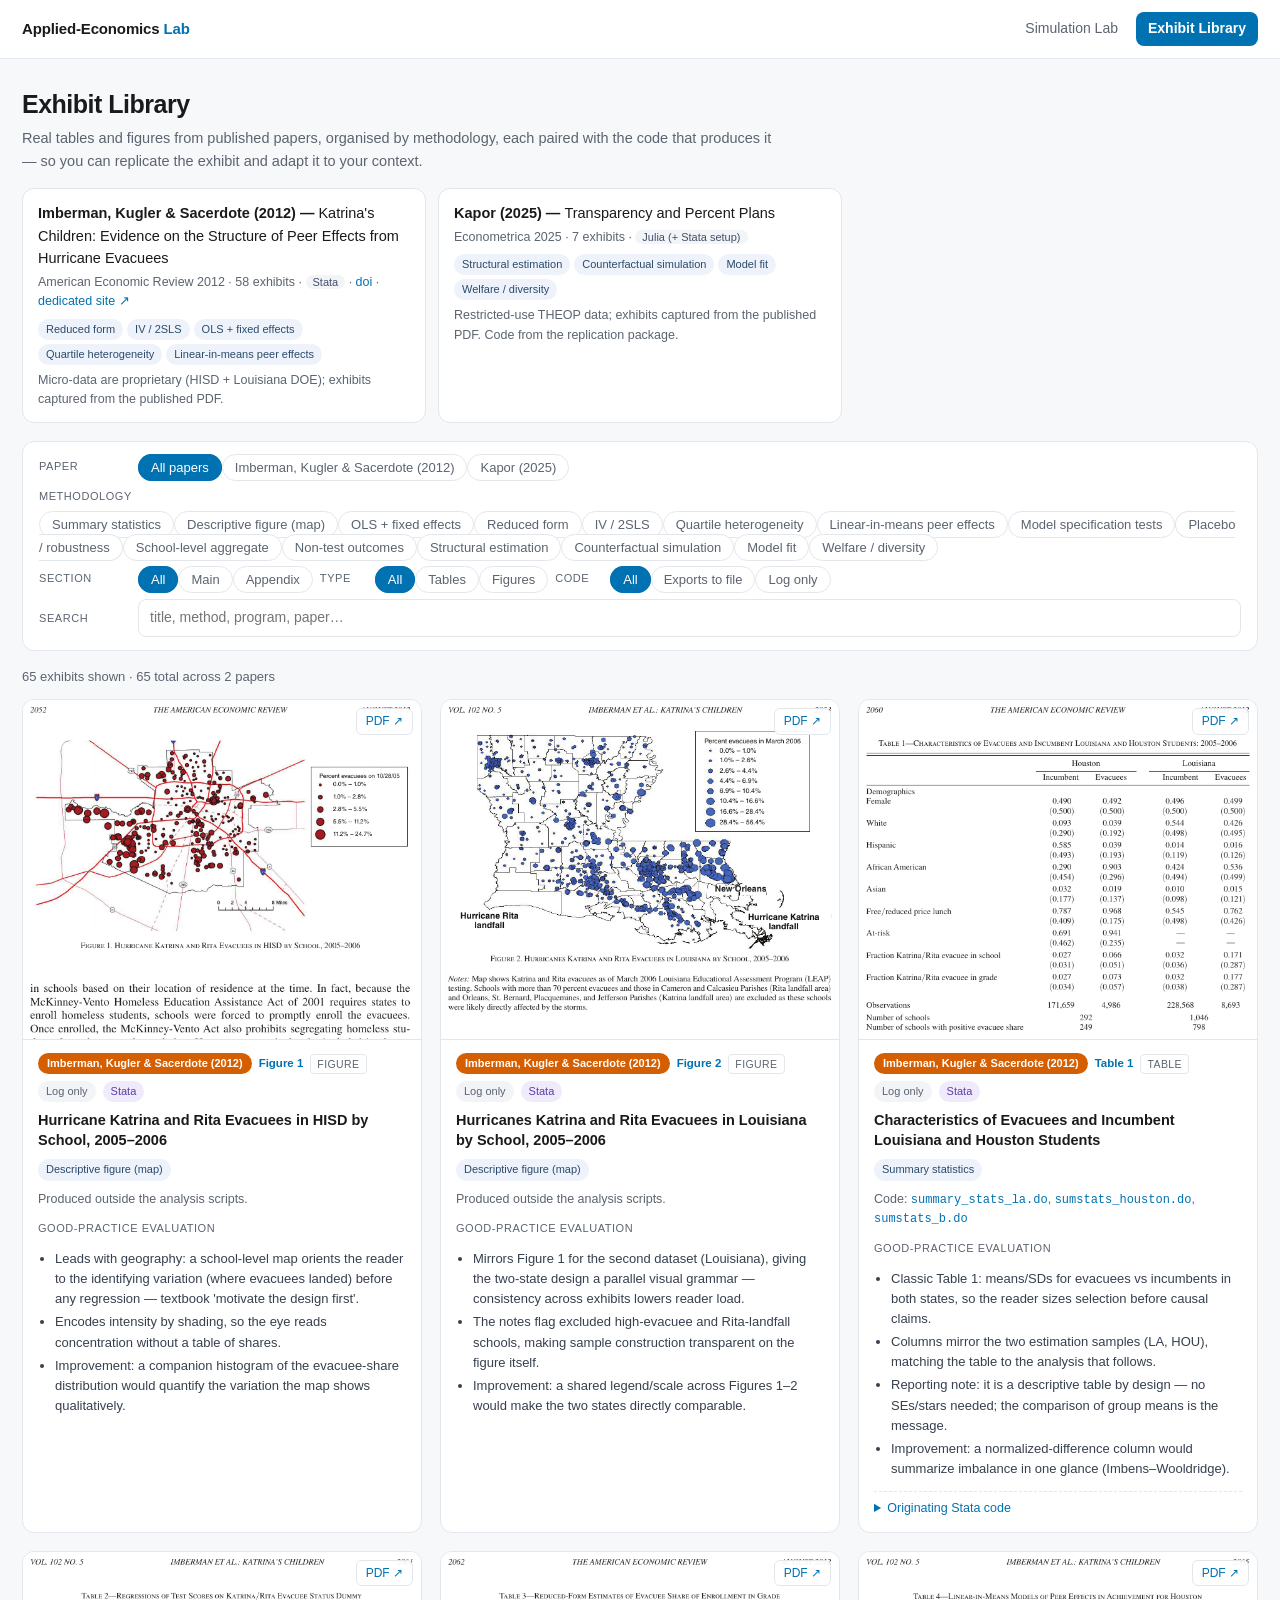
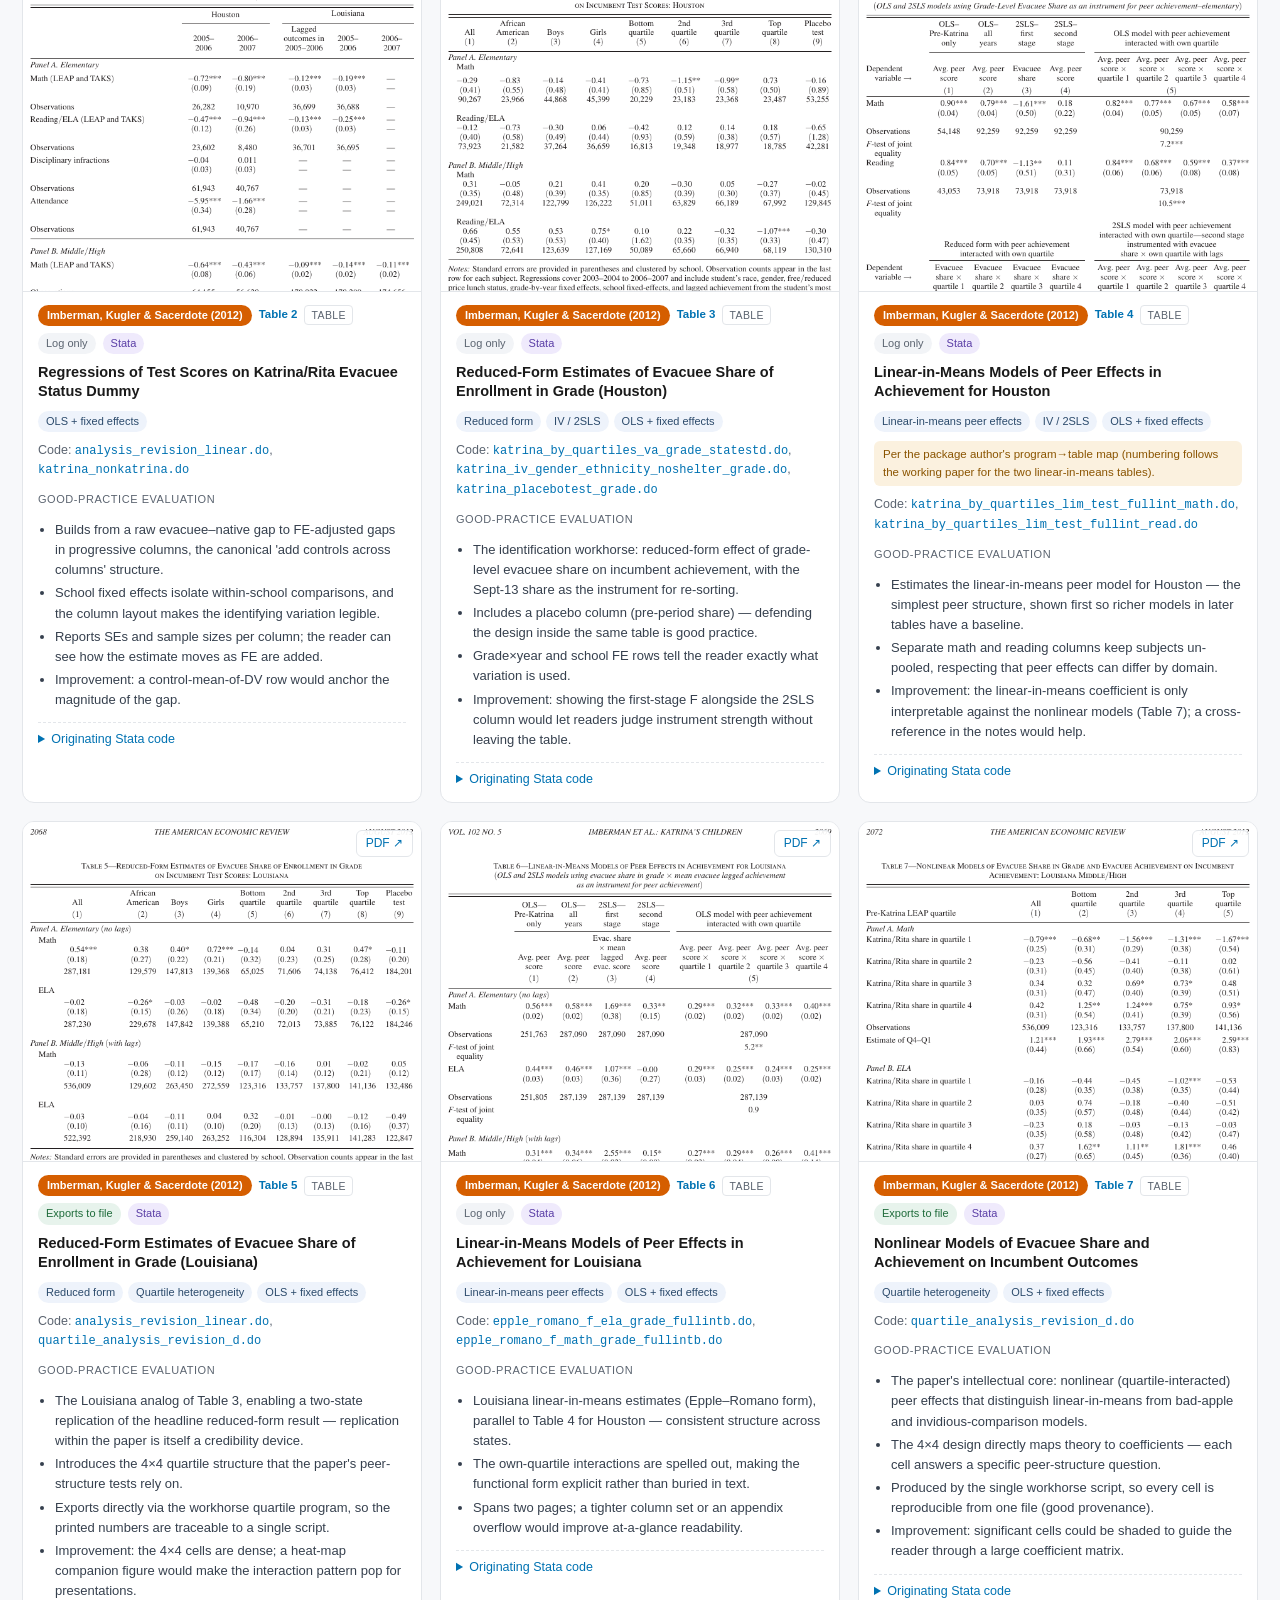
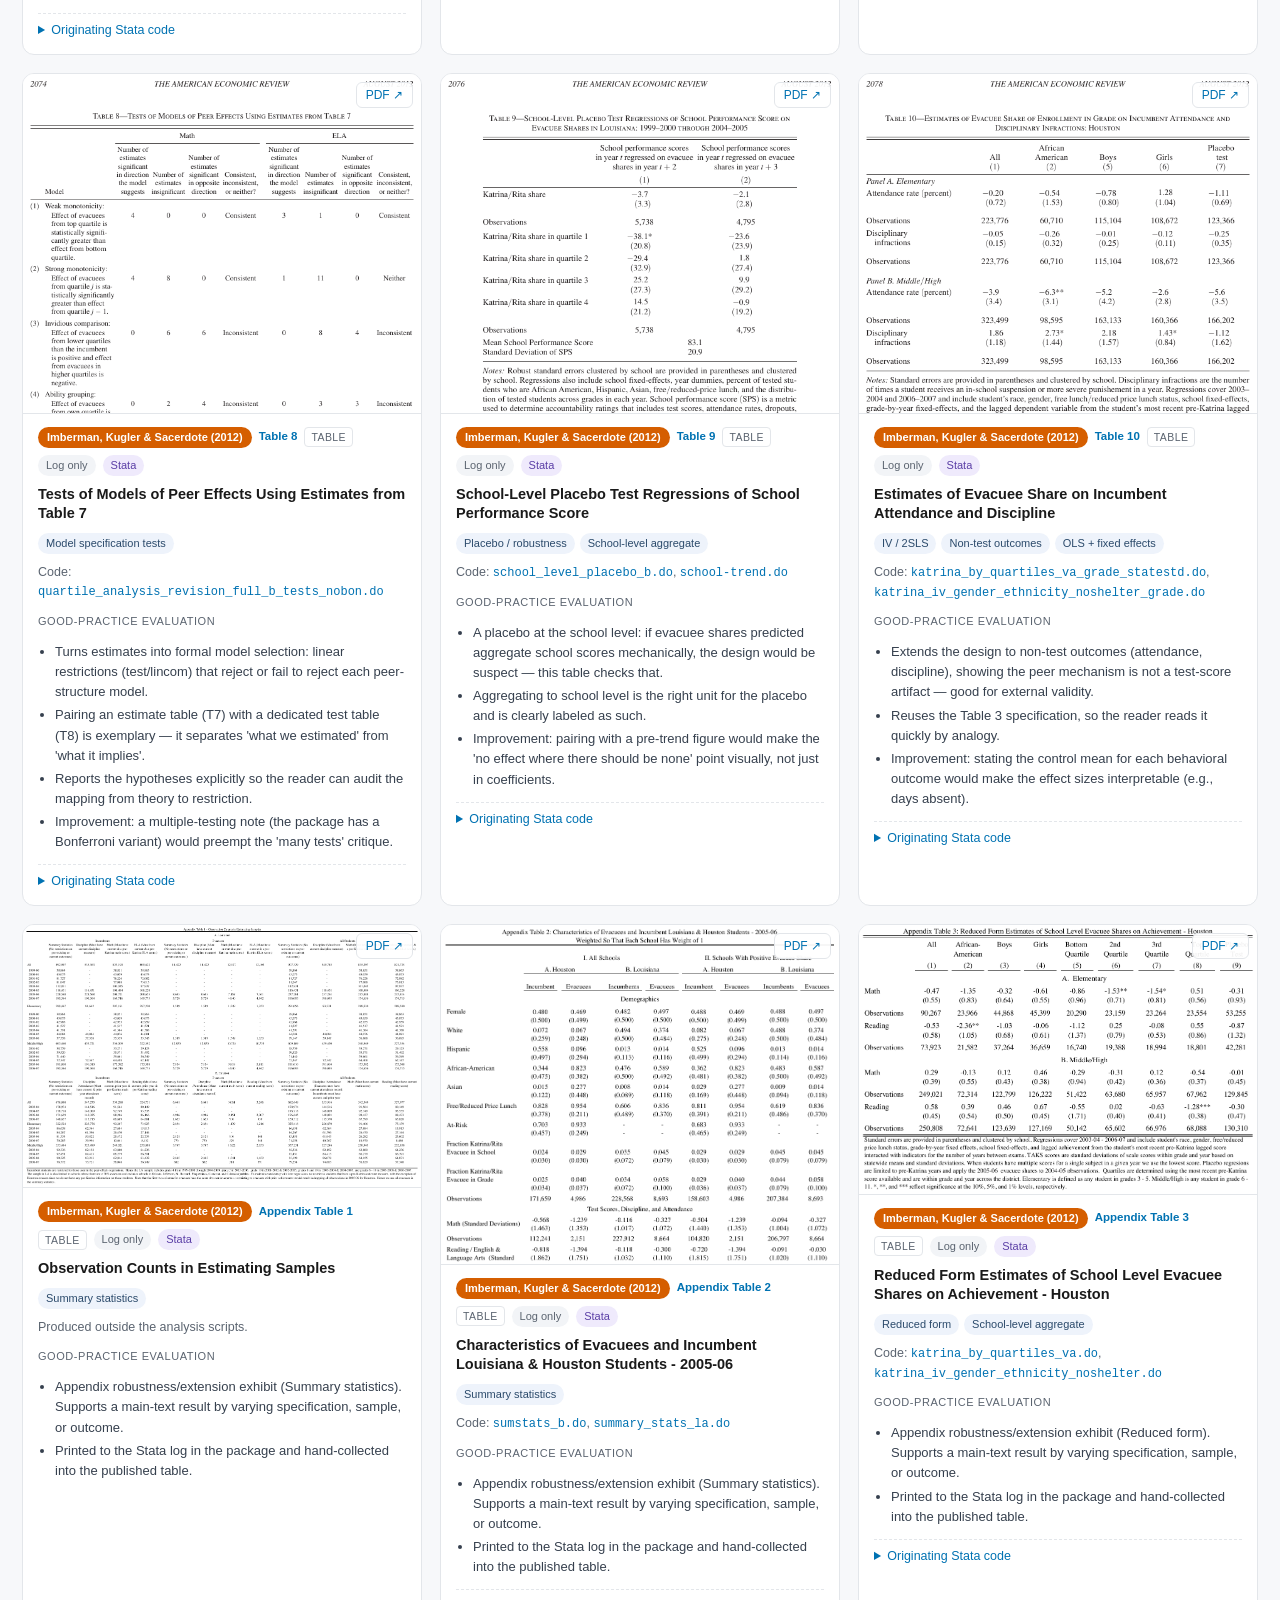
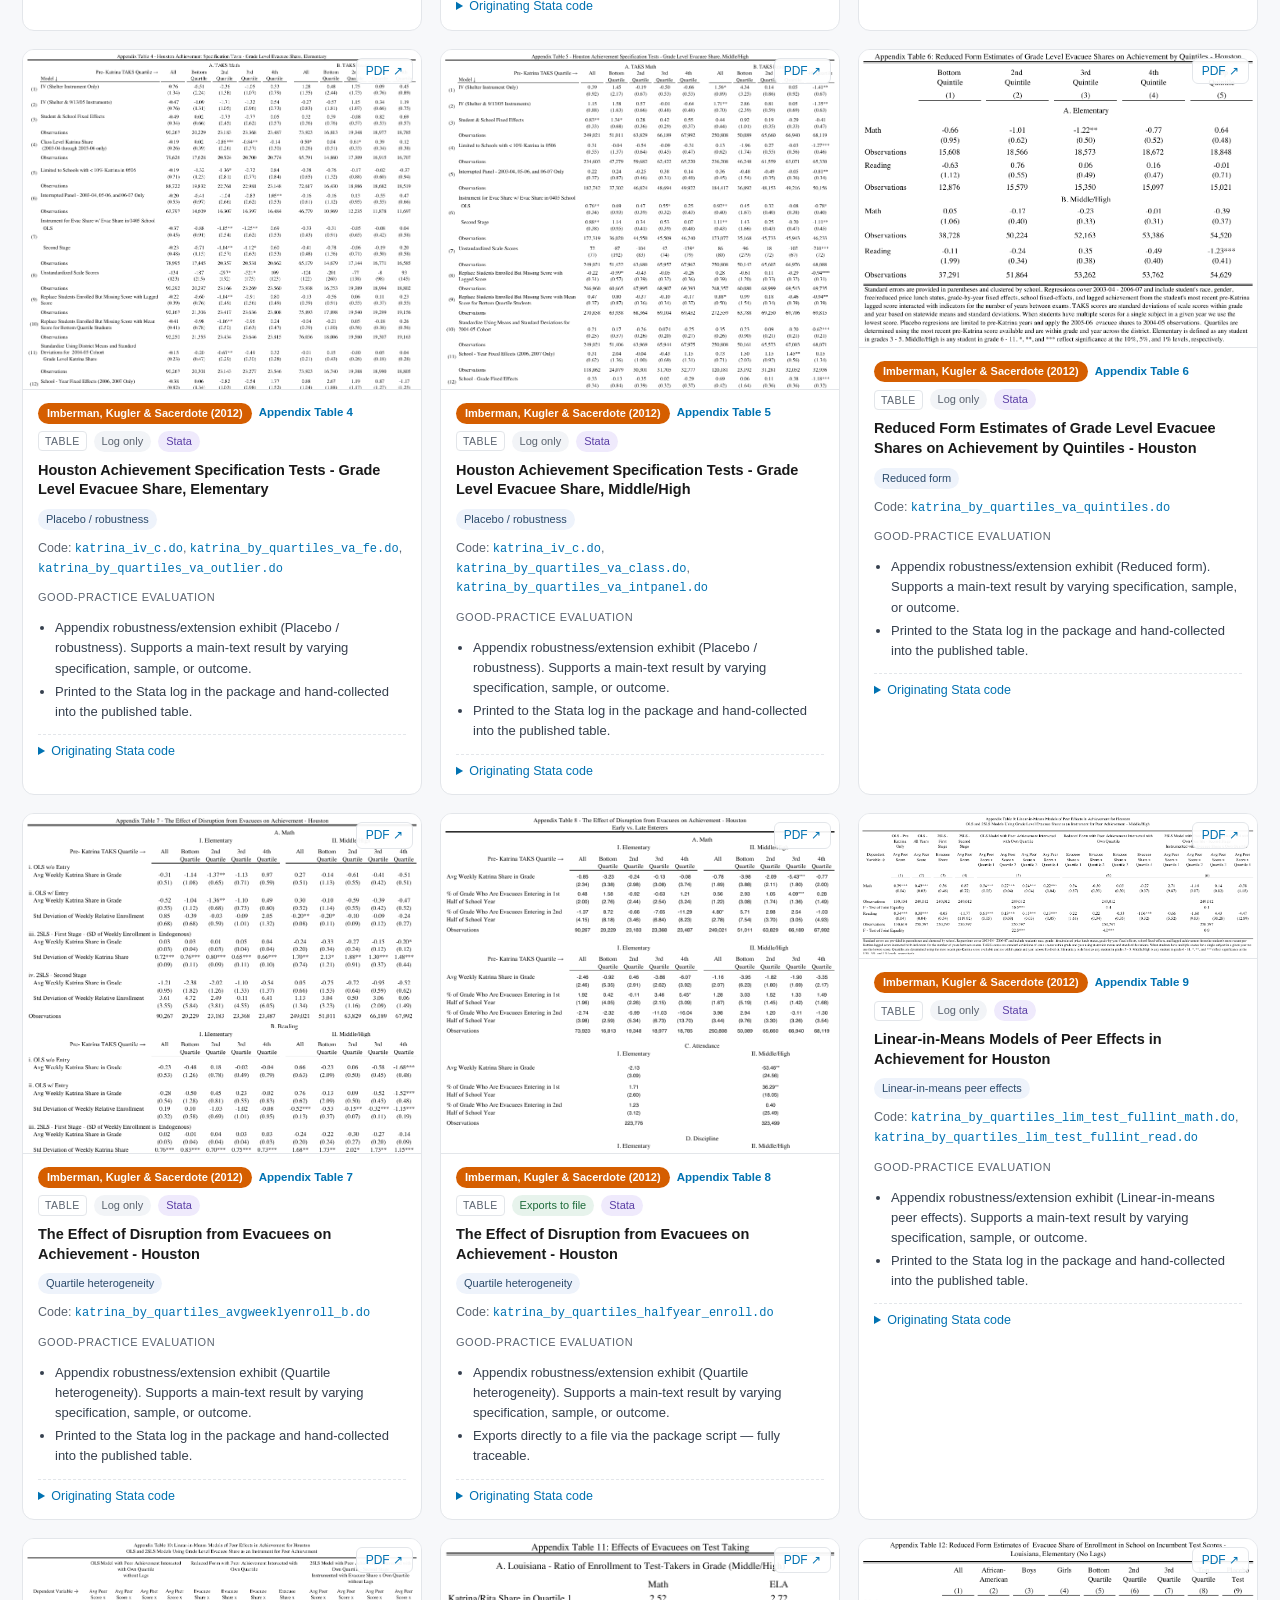
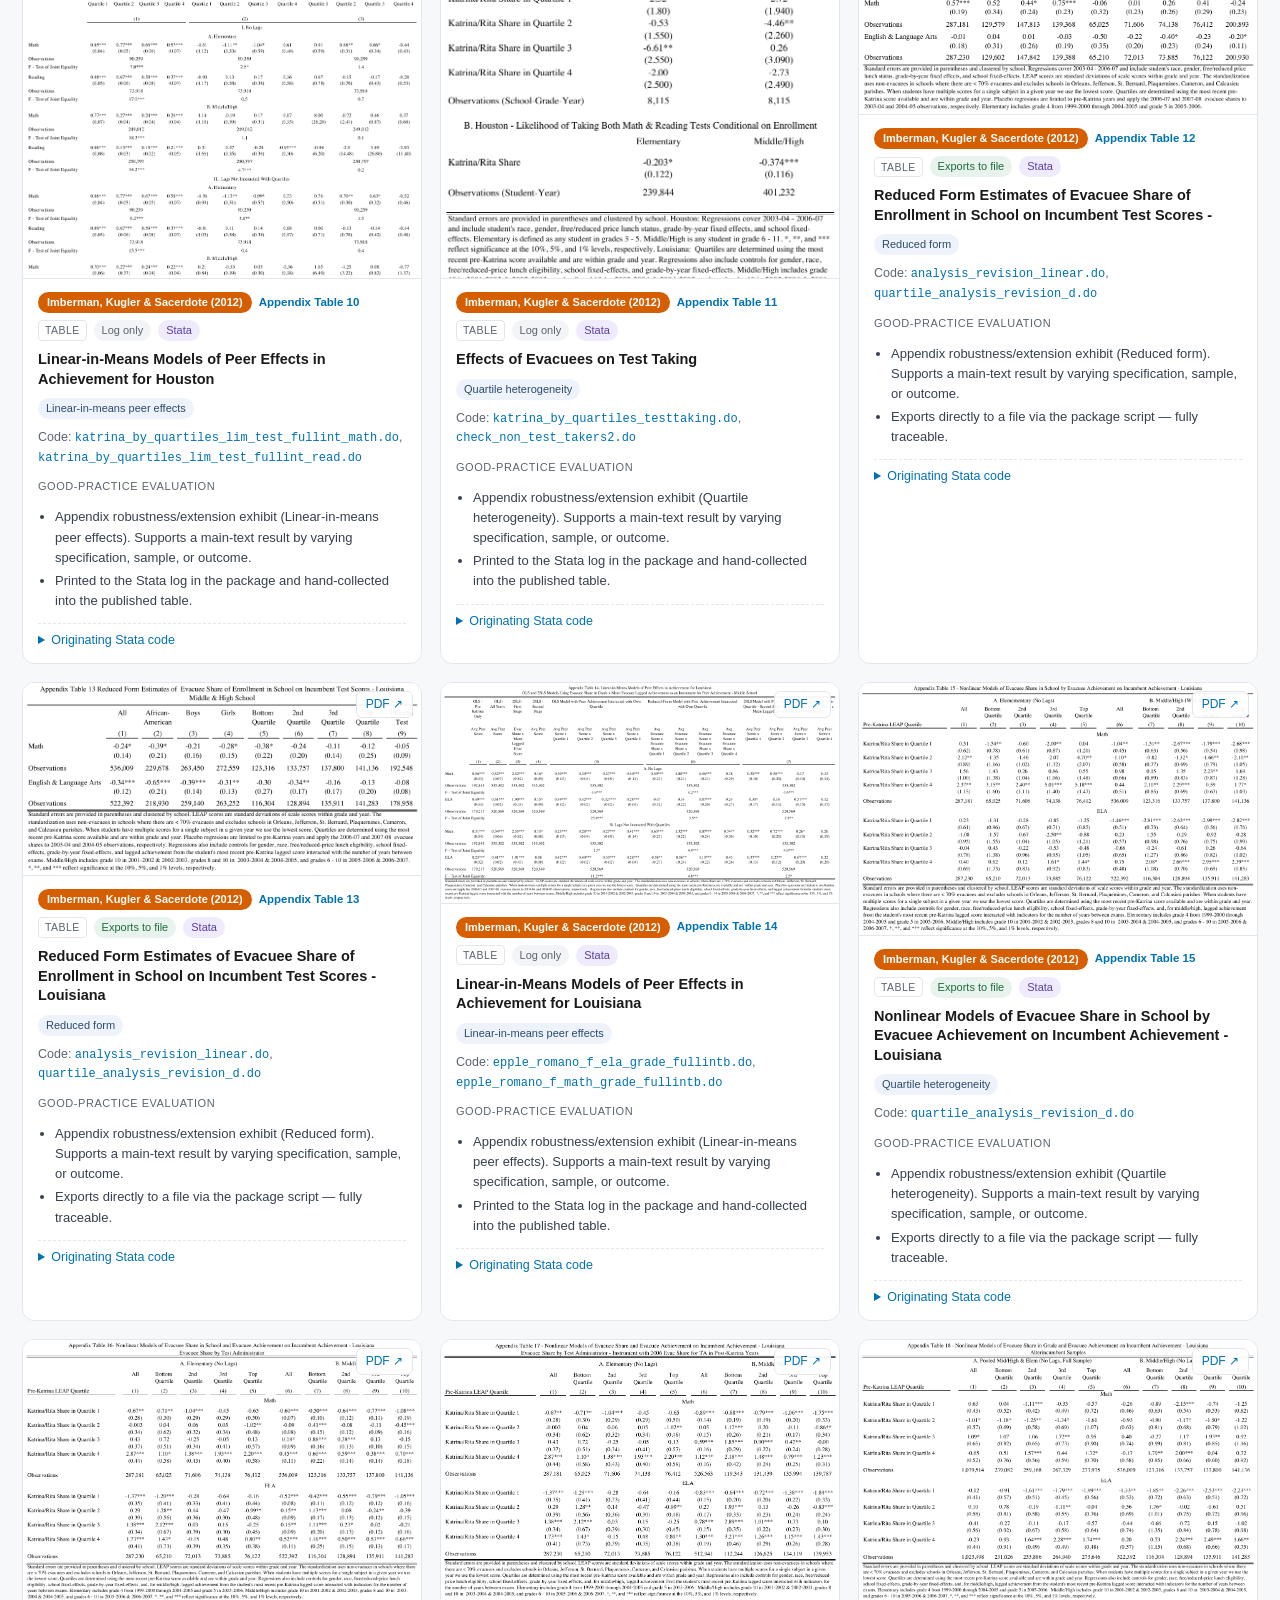
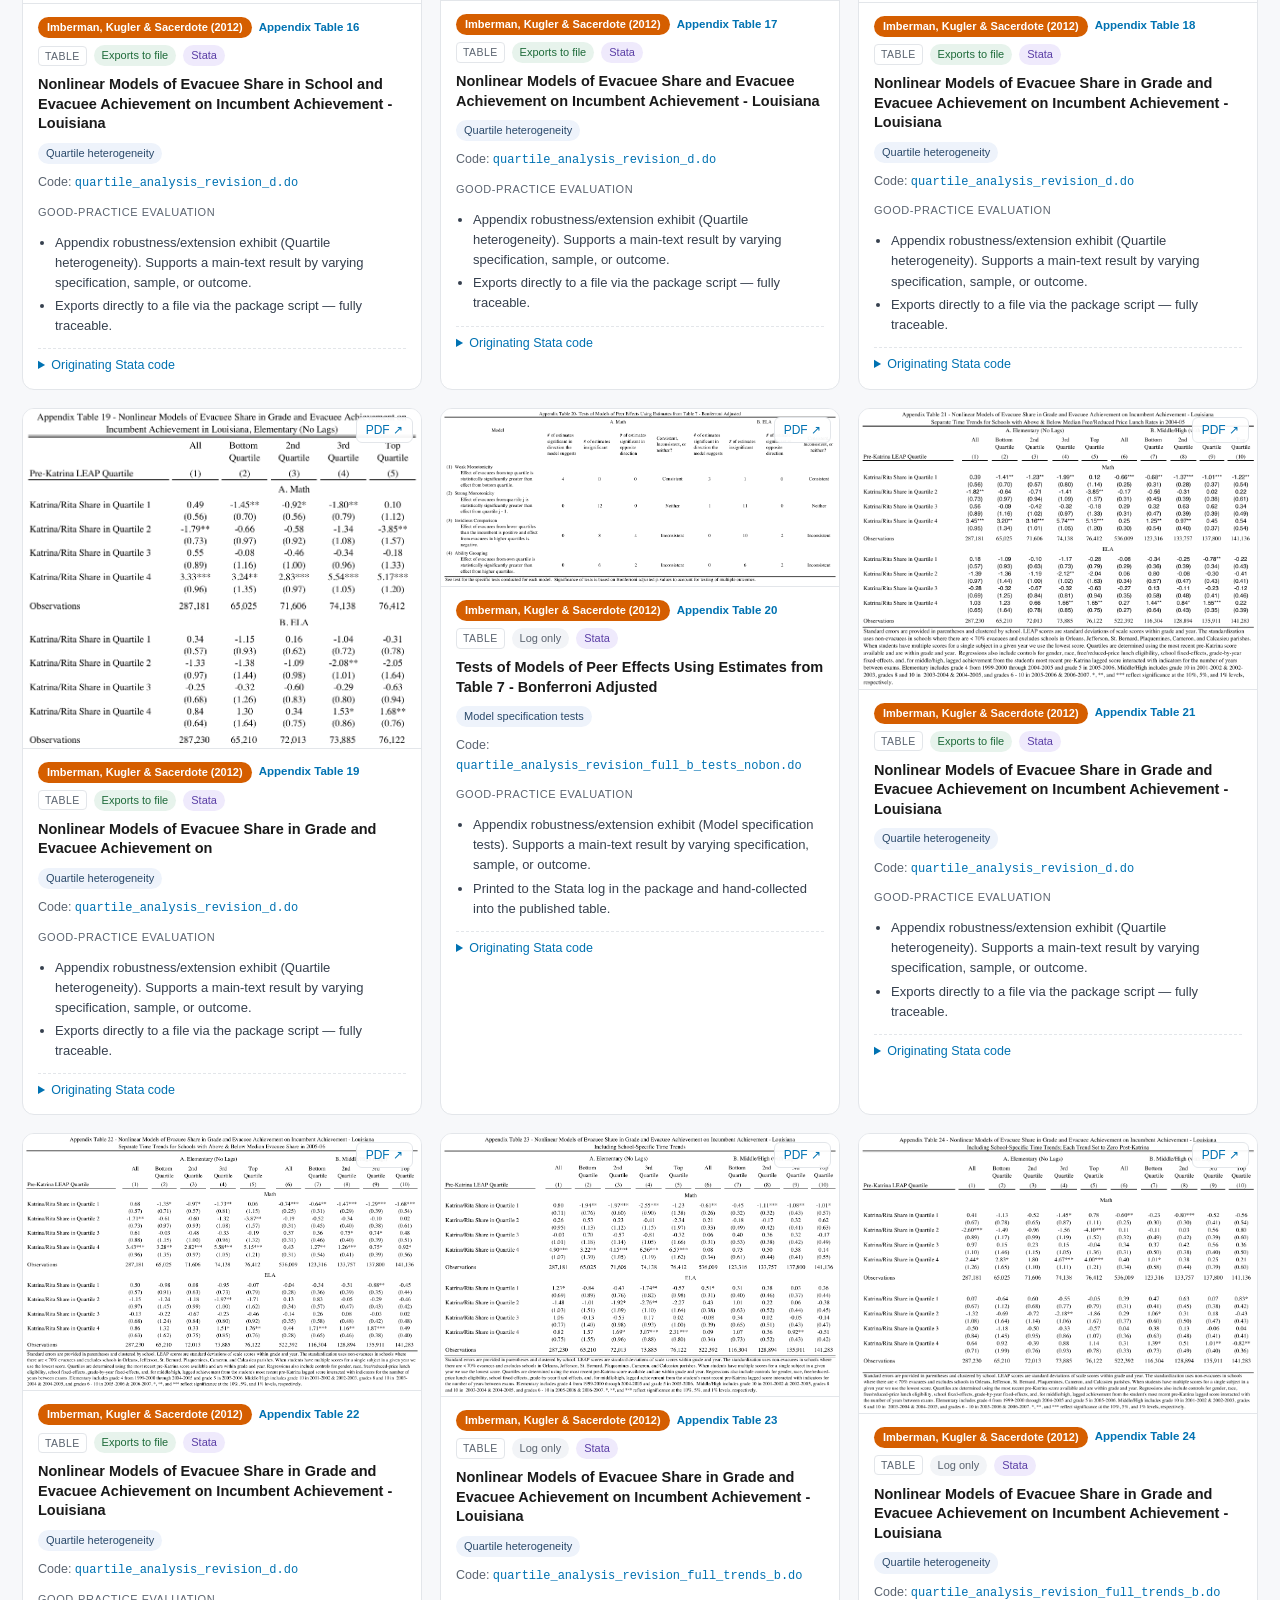
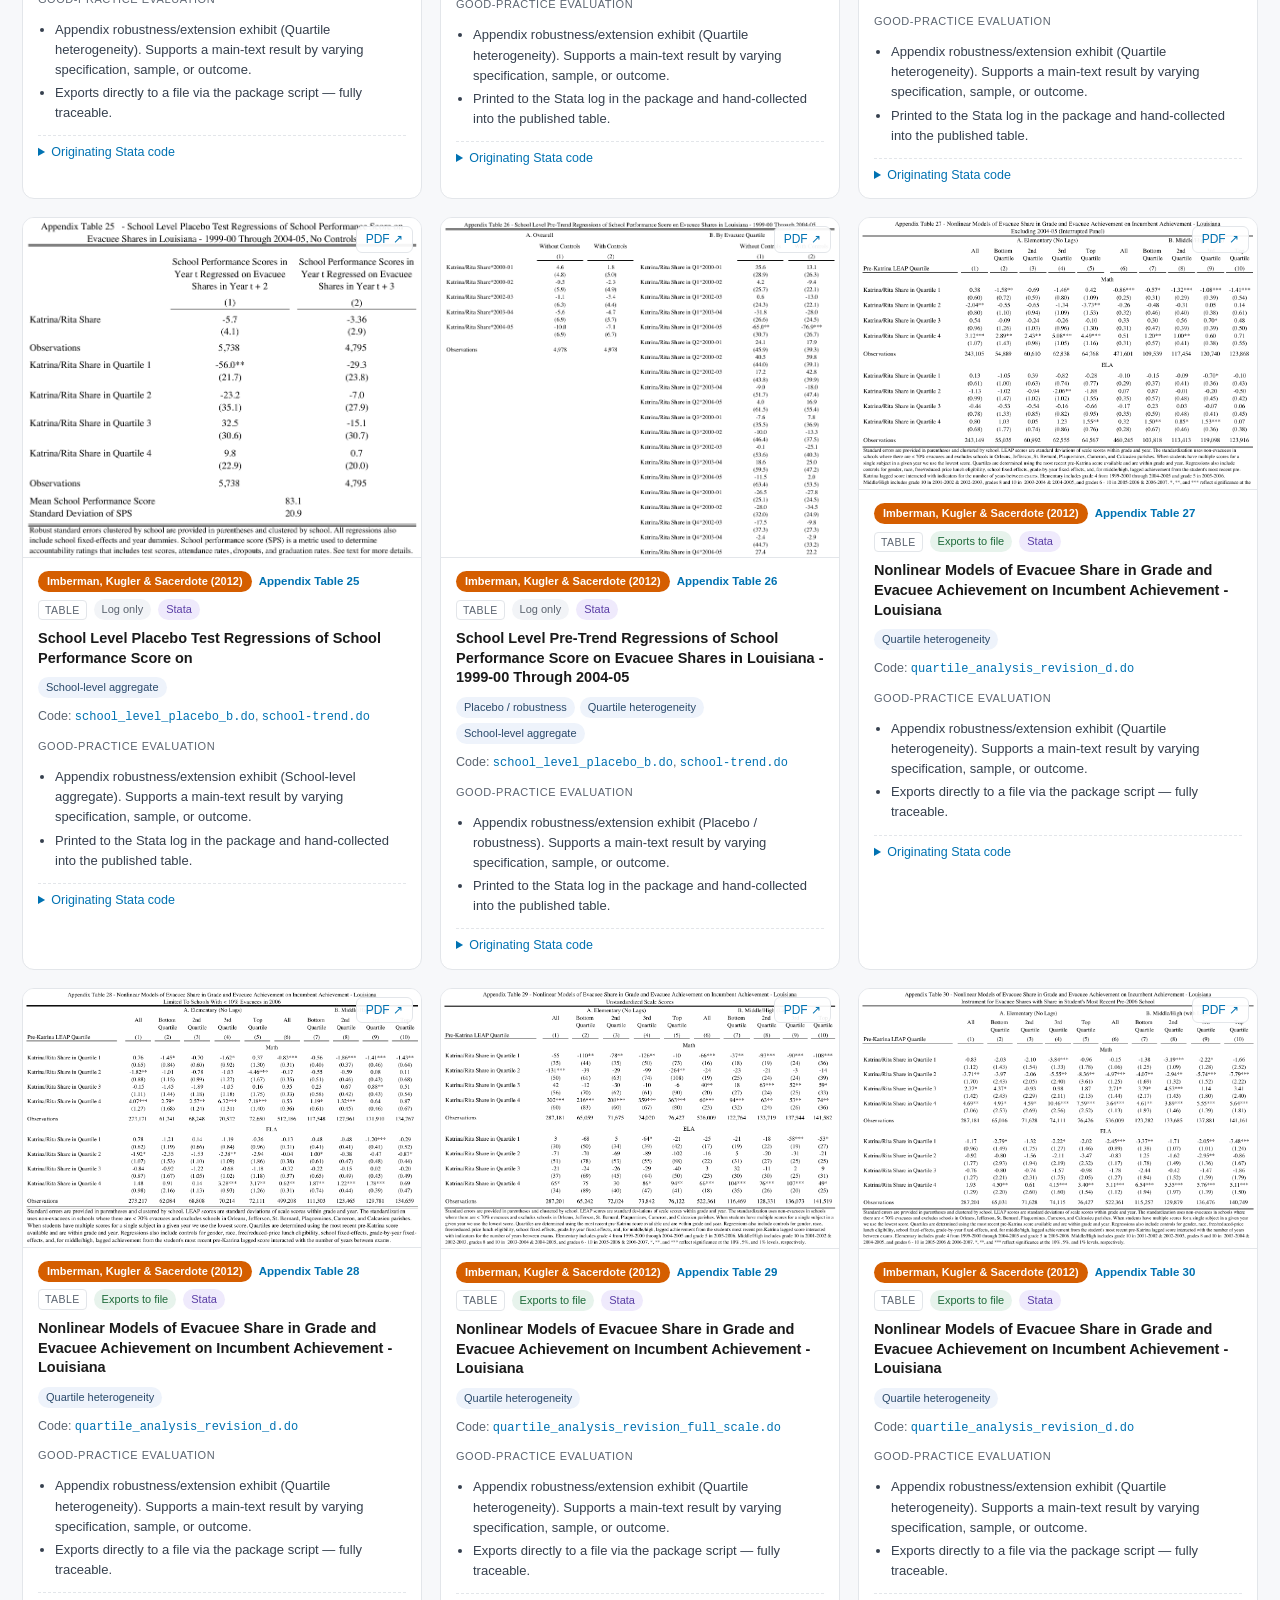
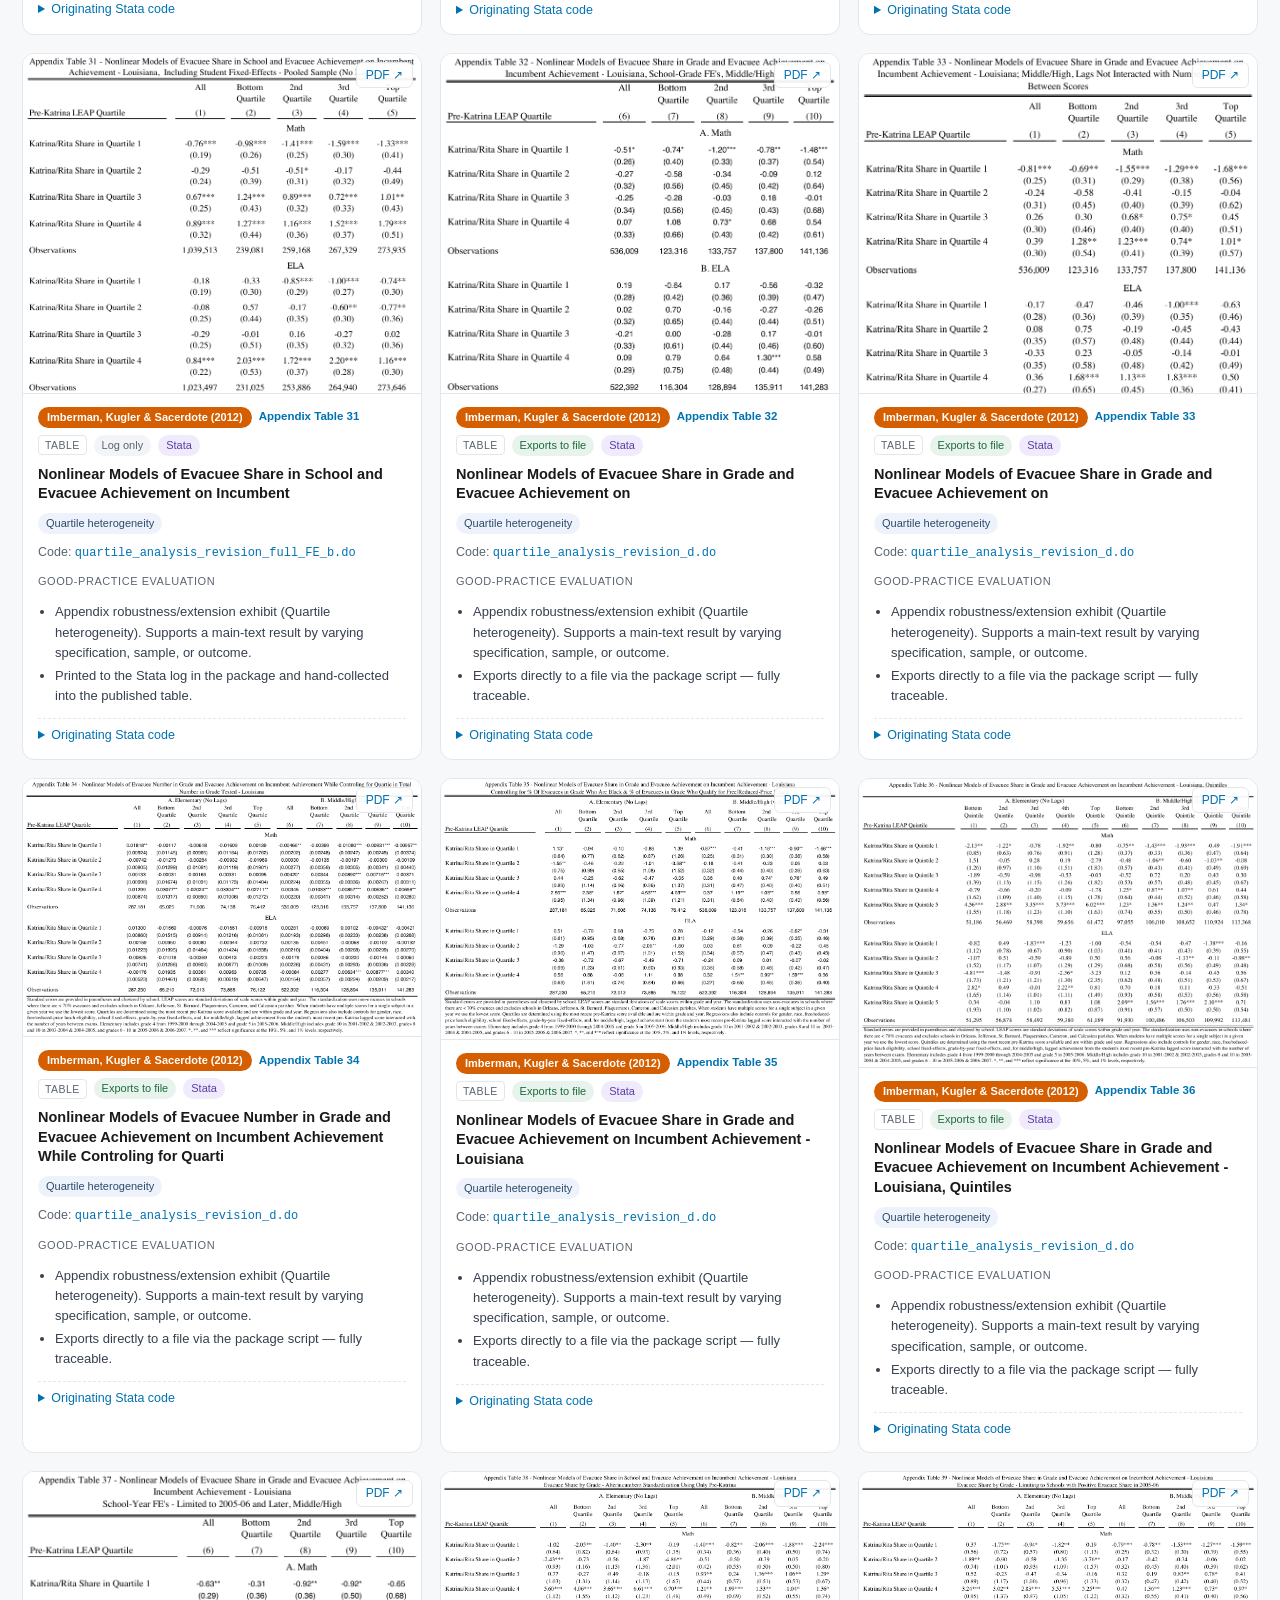
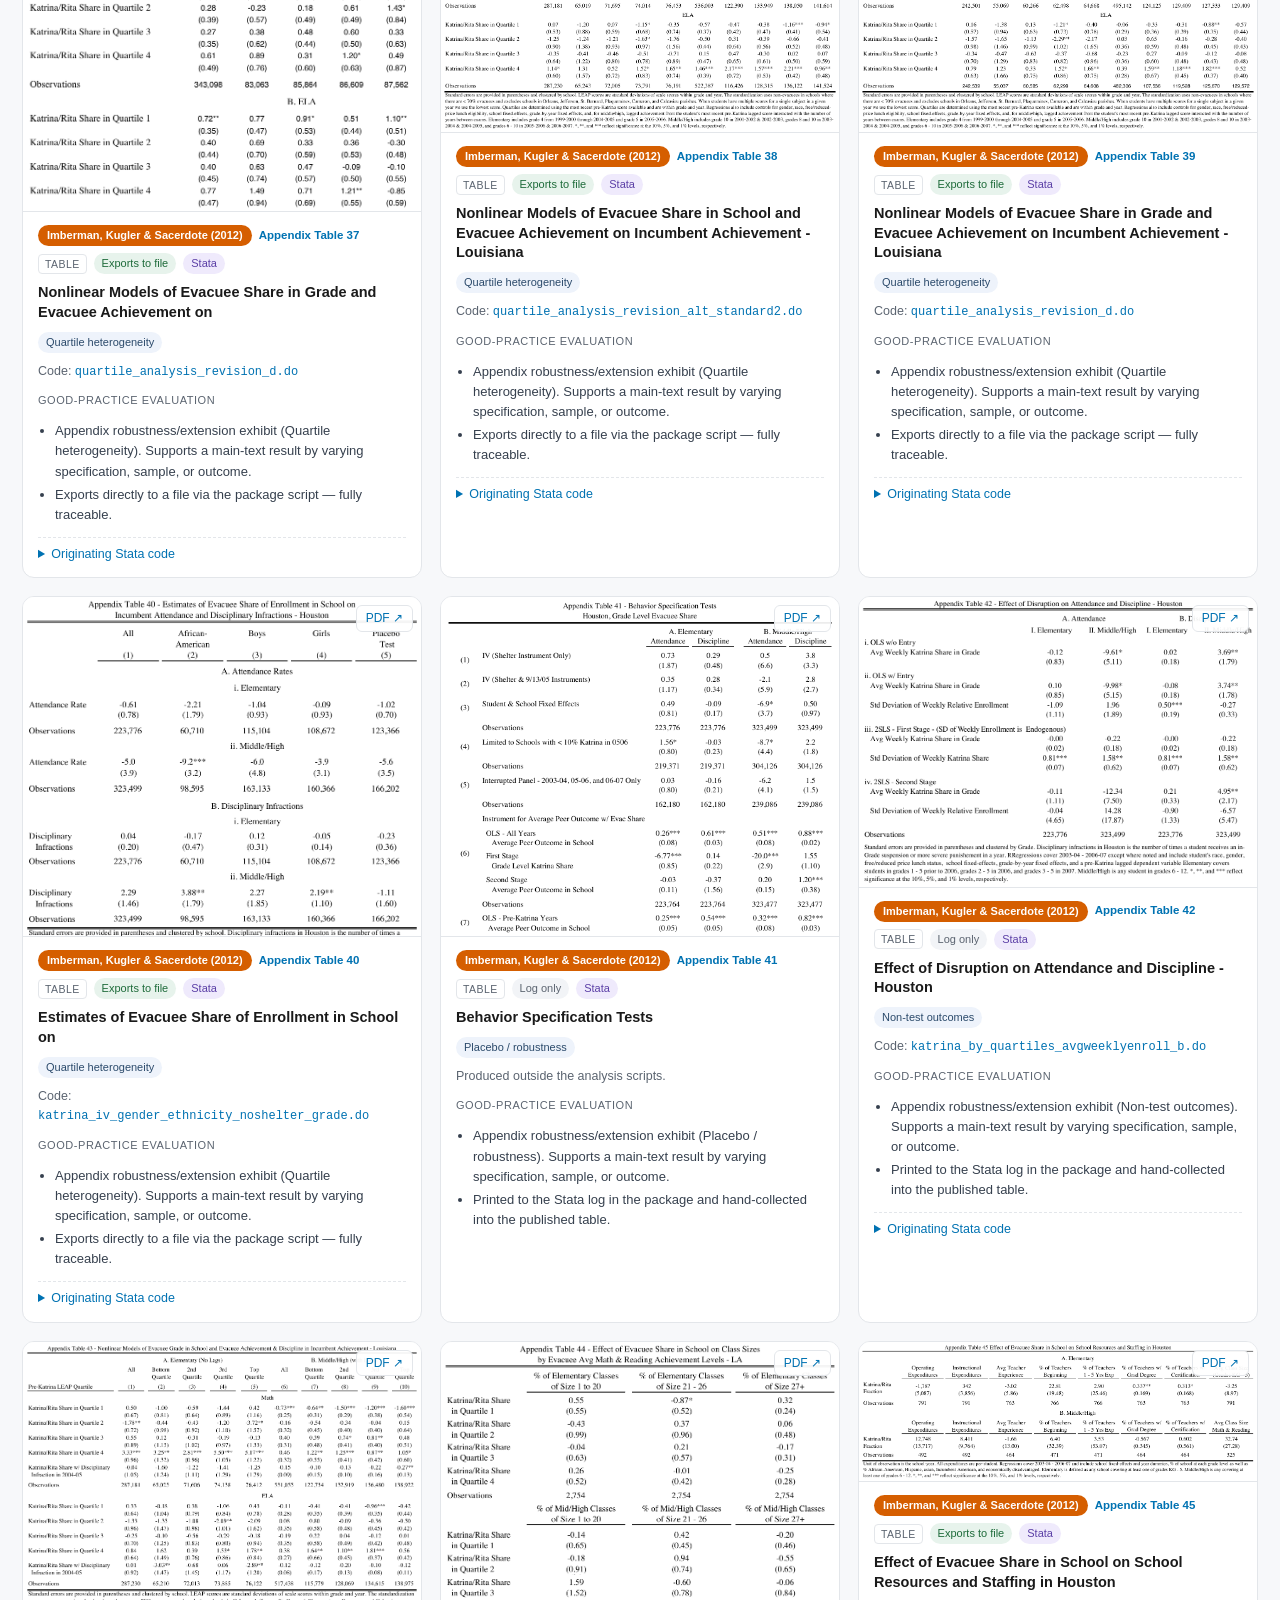
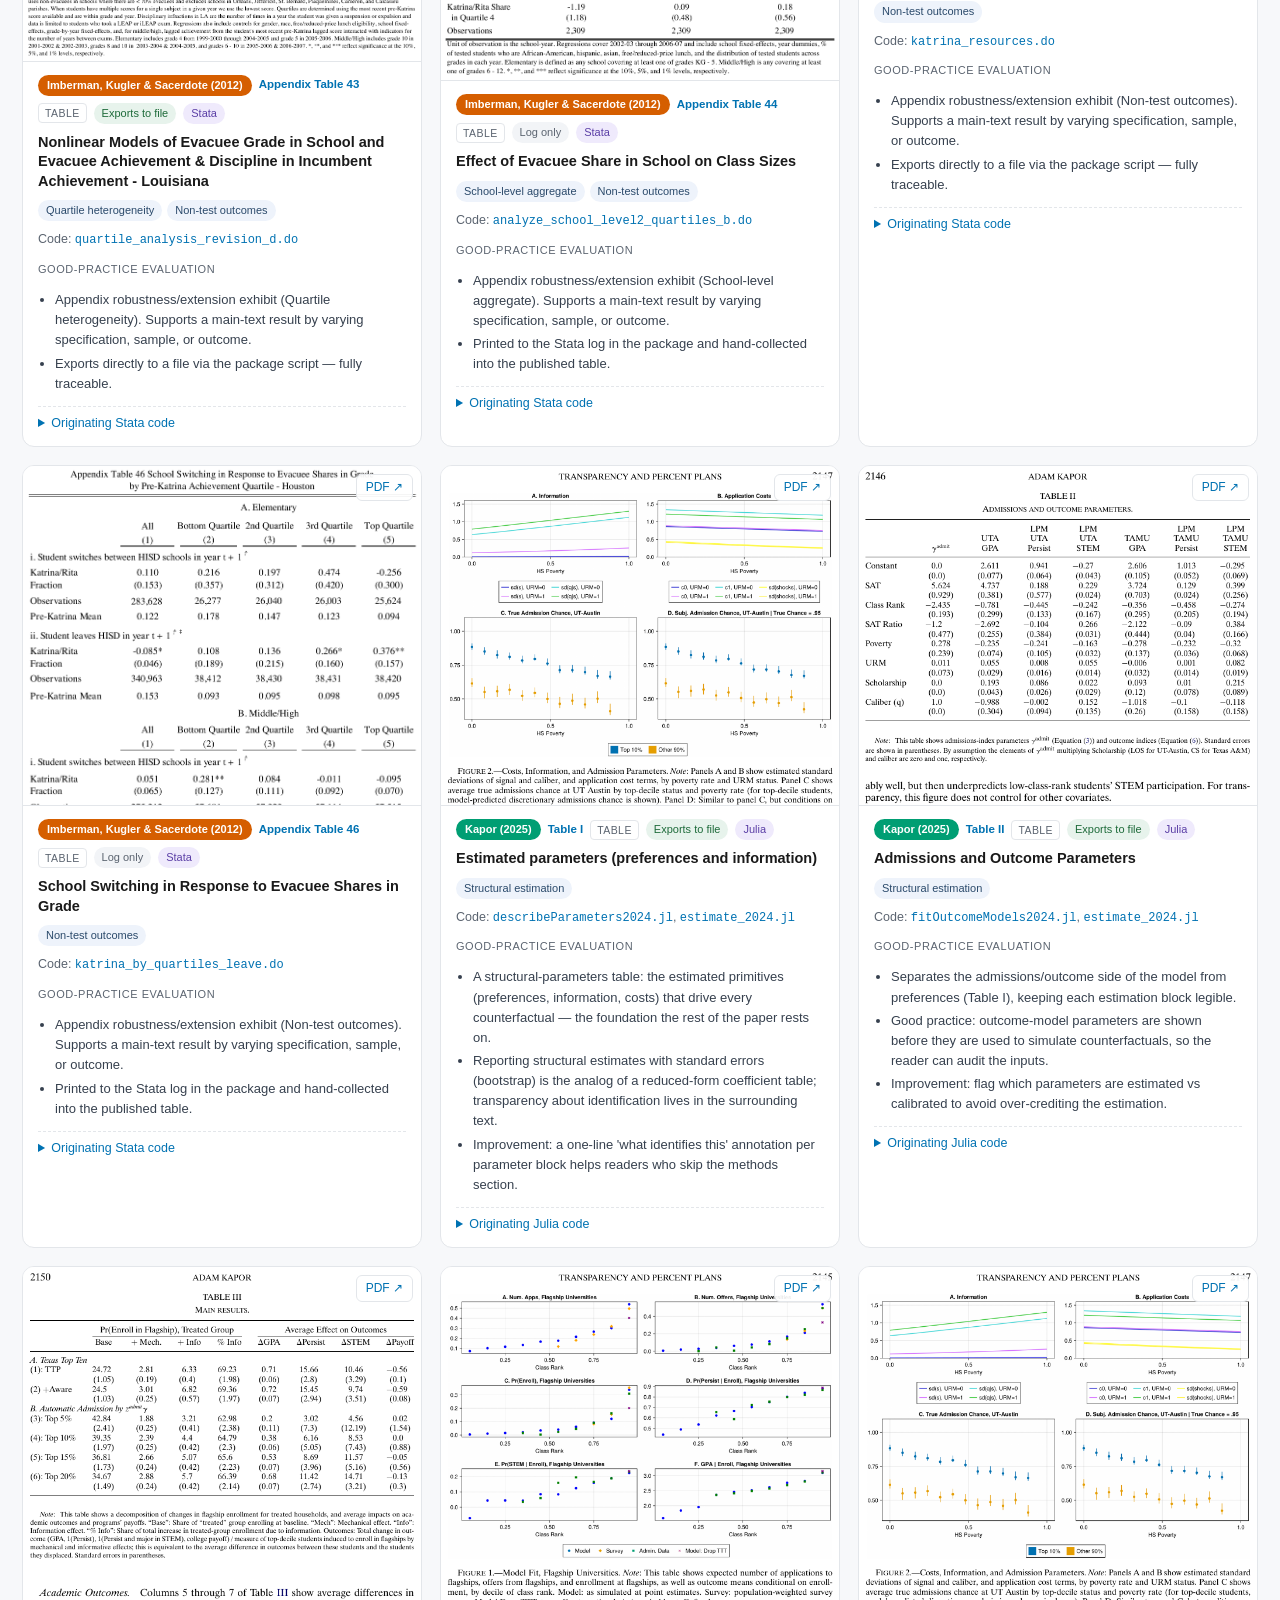
==== library.html @ 21cb51dc "Add multi-paper Exhibit Library (cross-paper search by methodology + originating code) - New library" ====
<!DOCTYPE html>
<html lang="en">
<head>
<meta charset="utf-8">
<meta name="viewport" content="width=device-width, initial-scale=1">
<title>Exhibit Library · Applied-Economics Lab</title>
<style>
  :root{
    --blue:#0072B2; --green:#009E73; --orange:#D55E00; --yellow:#F0E442;
    --ink:#1a1a1a; --mut:#5b6470; --line:#e3e6ea; --bg:#f7f8fa; --card:#fff;
    --panel:#f2f4f7; --ok:#1e6b3a; --okbg:#e7f3ec; --warn:#8a5400; --warnbg:#fbf1df;
    --mono:"SF Mono",ui-monospace,Menlo,Consolas,monospace;
    --sans:-apple-system,BlinkMacSystemFont,"Segoe UI",Roboto,Helvetica,Arial,sans-serif;
    --maxw:1280px;
  }
  *{box-sizing:border-box} html{scroll-behavior:smooth}
  body{margin:0;font-family:var(--sans);color:var(--ink);background:var(--bg);font-size:15px;line-height:1.55}
  a{color:var(--blue);text-decoration:none} a:hover{text-decoration:underline}
  header.top{position:sticky;top:0;z-index:20;background:#fff;border-bottom:1px solid var(--line);
    display:flex;align-items:center;gap:14px;padding:12px 22px}
  header.top .brand{font-weight:700;letter-spacing:-.01em}
  header.top .brand span{color:var(--blue)}
  header.top nav{margin-left:auto;display:flex;gap:6px;font-size:14px}
  header.top nav a{color:var(--mut);padding:6px 12px;border-radius:8px}
  header.top nav a.active{color:#fff;background:var(--blue);font-weight:600}
  .wrap{max-width:var(--maxw);margin:0 auto;padding:22px}
  h1{font-size:25px;margin:4px 0 4px;letter-spacing:-.02em}
  .blurb{color:var(--mut);font-size:14.5px;max-width:760px;margin:0 0 16px}
  /* paper strip */
  .papers{display:grid;grid-template-columns:repeat(auto-fill,minmax(330px,1fr));gap:12px;margin-bottom:18px}
  .pcard{border:1px solid var(--line);border-radius:12px;background:#fff;padding:13px 15px}
  .pcard h3{font-size:14.5px;margin:0 0 3px}
  .pcard .meta{font-size:12.5px;color:var(--mut)}
  .pcard .mtags{margin-top:7px;display:flex;flex-wrap:wrap;gap:4px}
  .pcard .lang{font-size:11px;background:var(--panel);color:#41506a;padding:1px 7px;border-radius:20px}
  /* filters */
  .filters{position:sticky;top:53px;z-index:10;background:#fff;border:1px solid var(--line);border-radius:12px;
    padding:13px 16px;margin-bottom:16px;display:grid;gap:9px}
  .frow{display:flex;flex-wrap:wrap;gap:7px;align-items:center}
  .frow .lbl{font-size:11px;text-transform:uppercase;letter-spacing:.05em;color:var(--mut);min-width:92px}
  .chip{border:1px solid var(--line);background:#fff;border-radius:20px;padding:5px 12px;font-size:13px;cursor:pointer;color:var(--mut)}
  .chip:hover{border-color:var(--blue)} .chip.on{background:var(--blue);border-color:var(--blue);color:#fff}
  #search{flex:1;min-width:200px;padding:7px 11px;border:1px solid var(--line);border-radius:8px;font:inherit;font-size:14px}
  .count{font-size:13px;color:var(--mut);margin:0 0 12px}
  .grid{display:grid;grid-template-columns:repeat(auto-fill,minmax(360px,1fr));gap:18px}
  .card{border:1px solid var(--line);border-radius:12px;overflow:hidden;background:#fff;display:flex;flex-direction:column}
  .thumb{background:var(--panel);border-bottom:1px solid var(--line);text-align:center;position:relative;max-height:340px;overflow:hidden}
  .thumb img{width:100%;display:block}
  .thumb .open{position:absolute;top:8px;right:8px;background:rgba(255,255,255,.92);border:1px solid var(--line);border-radius:6px;padding:3px 9px;font-size:12px}
  .cbody{padding:13px 15px;display:flex;flex-direction:column;gap:9px}
  .chead{display:flex;align-items:center;gap:7px;flex-wrap:wrap}
  .pbadge{font-size:11px;font-weight:700;color:#fff;background:var(--ink);padding:2px 9px;border-radius:20px}
  .pbadge.kapor{background:var(--green)} .pbadge.katrina{background:var(--orange)}
  .num{font-size:11.5px;font-weight:600;color:var(--blue)}
  .kind{font-size:10.5px;text-transform:uppercase;letter-spacing:.04em;color:var(--mut);border:1px solid var(--line);padding:1px 6px;border-radius:4px}
  .ctitle{font-size:14.5px;font-weight:600;margin:0;line-height:1.35}
  .tagrow{display:flex;flex-wrap:wrap;gap:5px}
  .tag{font-size:11px;background:#eef3fb;color:#2b4a6b;padding:2px 8px;border-radius:20px}
  .badge{font-size:11px;padding:2px 8px;border-radius:20px}
  .badge.exp{background:var(--okbg);color:var(--ok)} .badge.log{background:var(--panel);color:var(--mut)}
  .badge.lang{background:#efeafc;color:#5b3fa6}
  .evalh{font-size:11px;text-transform:uppercase;letter-spacing:.05em;color:var(--mut);margin:2px 0 0}
  ul.eval{margin:0;padding-left:17px;font-size:13px;color:#36404e} ul.eval li{margin:3px 0}
  .progs{font-size:12.5px;color:var(--mut)} .progs a{font-family:var(--mono);font-size:12px}
  details.code{border-top:1px dashed var(--line);padding-top:7px}
  details.code summary{font-size:12.5px;color:var(--blue);cursor:pointer}
  details.code pre{background:#1e1e1e;color:#e8e8e8;padding:10px 12px;border-radius:7px;overflow-x:auto;font-family:var(--mono);font-size:11px;margin:7px 0 0;white-space:pre}
  .notemap{font-size:11.5px;color:var(--warn);background:var(--warnbg);padding:5px 9px;border-radius:6px}
  footer{color:var(--mut);font-size:12.5px;text-align:center;padding:30px 0}
  @media(max-width:560px){.grid{grid-template-columns:1fr}}
</style>
</head>
<body>
<header class="top">
  <div class="brand">Applied-Economics <span>Lab</span></div>
  <nav>
    <a href="index.html">Simulation Lab</a>
    <a href="library.html" class="active">Exhibit Library</a>
  </nav>
</header>

<div class="wrap">
  <h1>Exhibit Library</h1>
  <p class="blurb" id="blurb"></p>

  <div class="papers" id="papers"></div>

  <div class="filters">
    <div class="frow"><span class="lbl">Paper</span><span id="fPaper"></span></div>
    <div class="frow"><span class="lbl">Methodology</span><span id="fTags"></span></div>
    <div class="frow"><span class="lbl">Section</span><span id="fSection"></span>
      <span class="lbl" style="min-width:48px">Type</span><span id="fKind"></span>
      <span class="lbl" style="min-width:48px">Code</span><span id="fExports"></span></div>
    <div class="frow"><span class="lbl">Search</span><input id="search" placeholder="title, method, program, paper…"></div>
  </div>

  <p class="count" id="count"></p>
  <div class="grid" id="grid"></div>
</div>

<footer id="foot"></footer>

<script>
const state={paper:"all",section:"all",kind:"all",exports:"all",tags:new Set(),q:""};
let LIB=null;
fetch("library/library.json").then(r=>r.json()).then(d=>{LIB=d;init();})
  .catch(e=>{document.getElementById("grid").innerHTML="<p>Could not load library.json ("+e+").</p>";});

function esc(s){return String(s).replace(/&/g,"&amp;").replace(/</g,"&lt;").replace(/>/g,"&gt;");}

function init(){
  document.getElementById("blurb").textContent=LIB.blurb;
  document.getElementById("foot").textContent=LIB.source;
  // paper summary cards
  document.getElementById("papers").innerHTML=LIB.papers.map(p=>`
    <div class="pcard">
      <h3>${esc(p.short)} — <span style="font-weight:500">${esc(p.title)}</span></h3>
      <div class="meta">${esc(p.journal)} ${p.year} · ${p.n_exhibits} exhibits · <span class="lang">${esc(p.lang)}</span>
        ${p.doi?` · <a href="https://doi.org/${p.doi}" target="_blank">doi</a>`:""}
        ${p.site?` · <a href="${p.site}" target="_blank">dedicated site ↗</a>`:""}</div>
      <div class="mtags">${p.methods.map(m=>`<span class="tag">${esc(m)}</span>`).join("")}</div>
      <div class="meta" style="margin-top:6px">${esc(p.dataNote)}</div>
    </div>`).join("");
  // filters
  const paperOpts=[["all","All papers"]].concat(LIB.papers.map(p=>[p.id,p.short]));
  chips("fPaper",paperOpts,v=>state.paper=v,()=>state.paper);
  chips("fSection",[["all","All"],["main","Main"],["appendix","Appendix"]],v=>state.section=v,()=>state.section);
  chips("fKind",[["all","All"],["table","Tables"],["figure","Figures"]],v=>state.kind=v,()=>state.kind);
  chips("fExports",[["all","All"],["yes","Exports to file"],["no","Log only"]],v=>state.exports=v,()=>state.exports);
  const tb=document.getElementById("fTags");
  LIB.tags.forEach(t=>{const c=document.createElement("span");c.className="chip";c.textContent=t;
    c.onclick=()=>{state.tags.has(t)?state.tags.delete(t):state.tags.add(t);c.classList.toggle("on");render();};tb.appendChild(c);});
  document.getElementById("search").addEventListener("input",e=>{state.q=e.target.value.toLowerCase();render();});
  render();
}
function chips(id,opts,set,get){
  const box=document.getElementById(id);
  opts.forEach(([v,label])=>{const c=document.createElement("span");c.className="chip"+(get()===v?" on":"");c.textContent=label;
    c.onclick=()=>{set(v);[...box.children].forEach(x=>x.classList.remove("on"));c.classList.add("on");render();};box.appendChild(c);});
}
function match(e){
  if(state.paper!=="all"&&e.paper!==state.paper)return false;
  if(state.section!=="all"&&e.section!==state.section)return false;
  if(state.kind!=="all"&&e.kind!==state.kind)return false;
  if(state.exports==="yes"&&!e.exports)return false;
  if(state.exports==="no"&&e.exports)return false;
  if(state.tags.size&&!e.tags.some(t=>state.tags.has(t)))return false;
  if(state.q){const hay=(e.num+" "+e.title+" "+e.tags.join(" ")+" "+e.programs.map(p=>p.name).join(" ")+" "+e.paper).toLowerCase();
    if(!hay.includes(state.q))return false;}
  return true;
}
function paperShort(id){const p=LIB.papers.find(x=>x.id===id);return p?p.short:id;}
function render(){
  const items=LIB.exhibits.filter(match);
  document.getElementById("count").textContent=
    items.length+" exhibit"+(items.length!==1?"s":"")+" shown · "+LIB.exhibits.length+" total across "+LIB.papers.length+" papers";
  document.getElementById("grid").innerHTML=items.map(card).join("")||"<p>No exhibits match these filters.</p>";
}
function card(e){
  const tags=e.tags.map(t=>`<span class="tag">${esc(t)}</span>`).join("");
  const badge=e.exports?'<span class="badge exp">Exports to file</span>':'<span class="badge log">Log only</span>';
  const progs=e.programs.length
    ?`<div class="progs">Code: ${e.programs.map(p=>`<a href="${p.url}" target="_blank">${esc(p.name)}</a>`).join(", ")}</div>`
    :`<div class="progs">Produced outside the analysis scripts.</div>`;
  const evalHtml=`<p class="evalh">Good-practice evaluation</p><ul class="eval">${e.evaluation.map(x=>`<li>${esc(x)}</li>`).join("")}</ul>`;
  const code=e.snippet?`<details class="code"><summary>Originating ${esc(e.lang)} code</summary><pre>${esc(e.snippet)}</pre></details>`:"";
  const noteMap=e.noteMap?`<div class="notemap">${esc(e.noteMap)}</div>`:"";
  const pcls=e.paper.split("-")[0];
  return `<article class="card">
    <div class="thumb"><a href="${e.pdf}" target="_blank"><img loading="lazy" src="${e.png}" alt="${esc(e.num)}"></a>
      <a class="open" href="${e.pdf}" target="_blank">PDF ↗</a></div>
    <div class="cbody">
      <div class="chead"><span class="pbadge ${pcls}">${esc(paperShort(e.paper))}</span>
        <span class="num">${esc(e.num)}</span><span class="kind">${esc(e.kind)}</span>${badge}
        <span class="badge lang">${esc(e.lang)}</span></div>
      <p class="ctitle">${esc(e.title)}</p>
      <div class="tagrow">${tags}</div>
      ${noteMap}${progs}${evalHtml}${code}
    </div>
  </article>`;
}
</script>
</body>
</html>
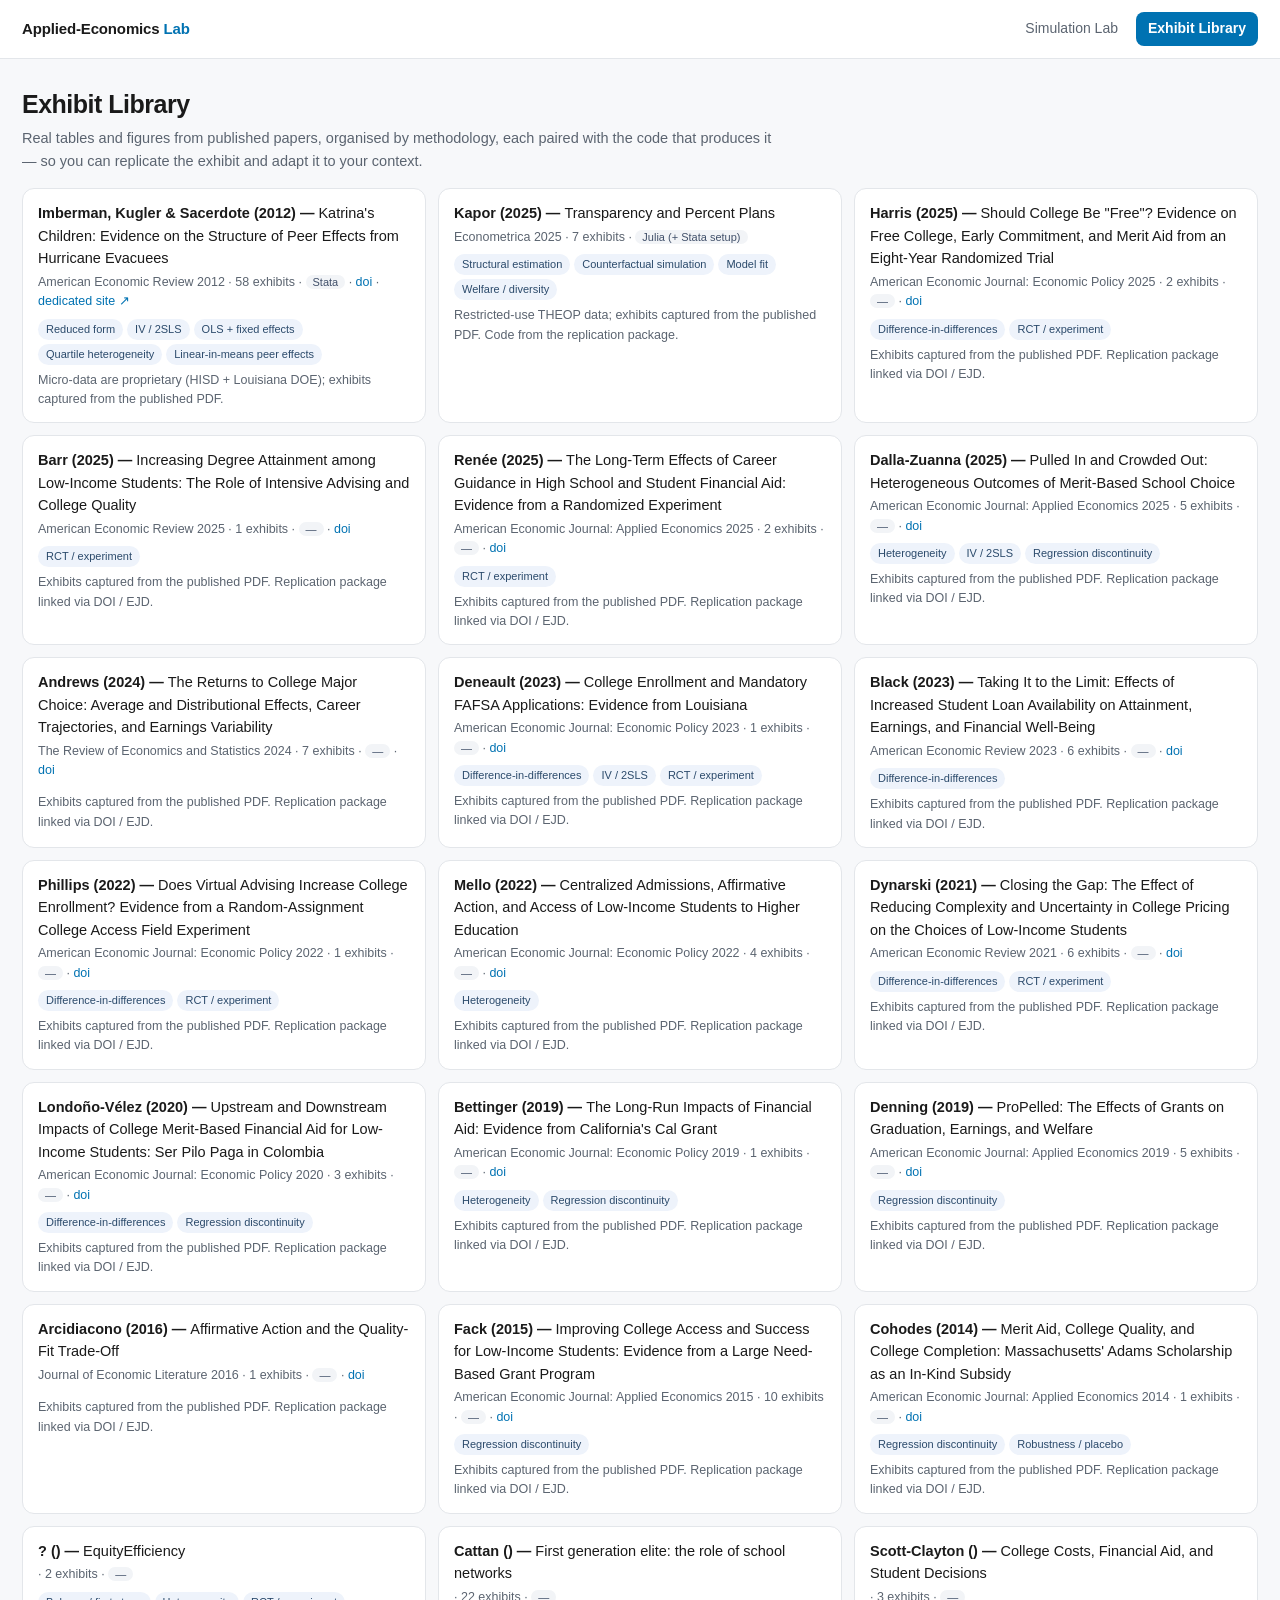
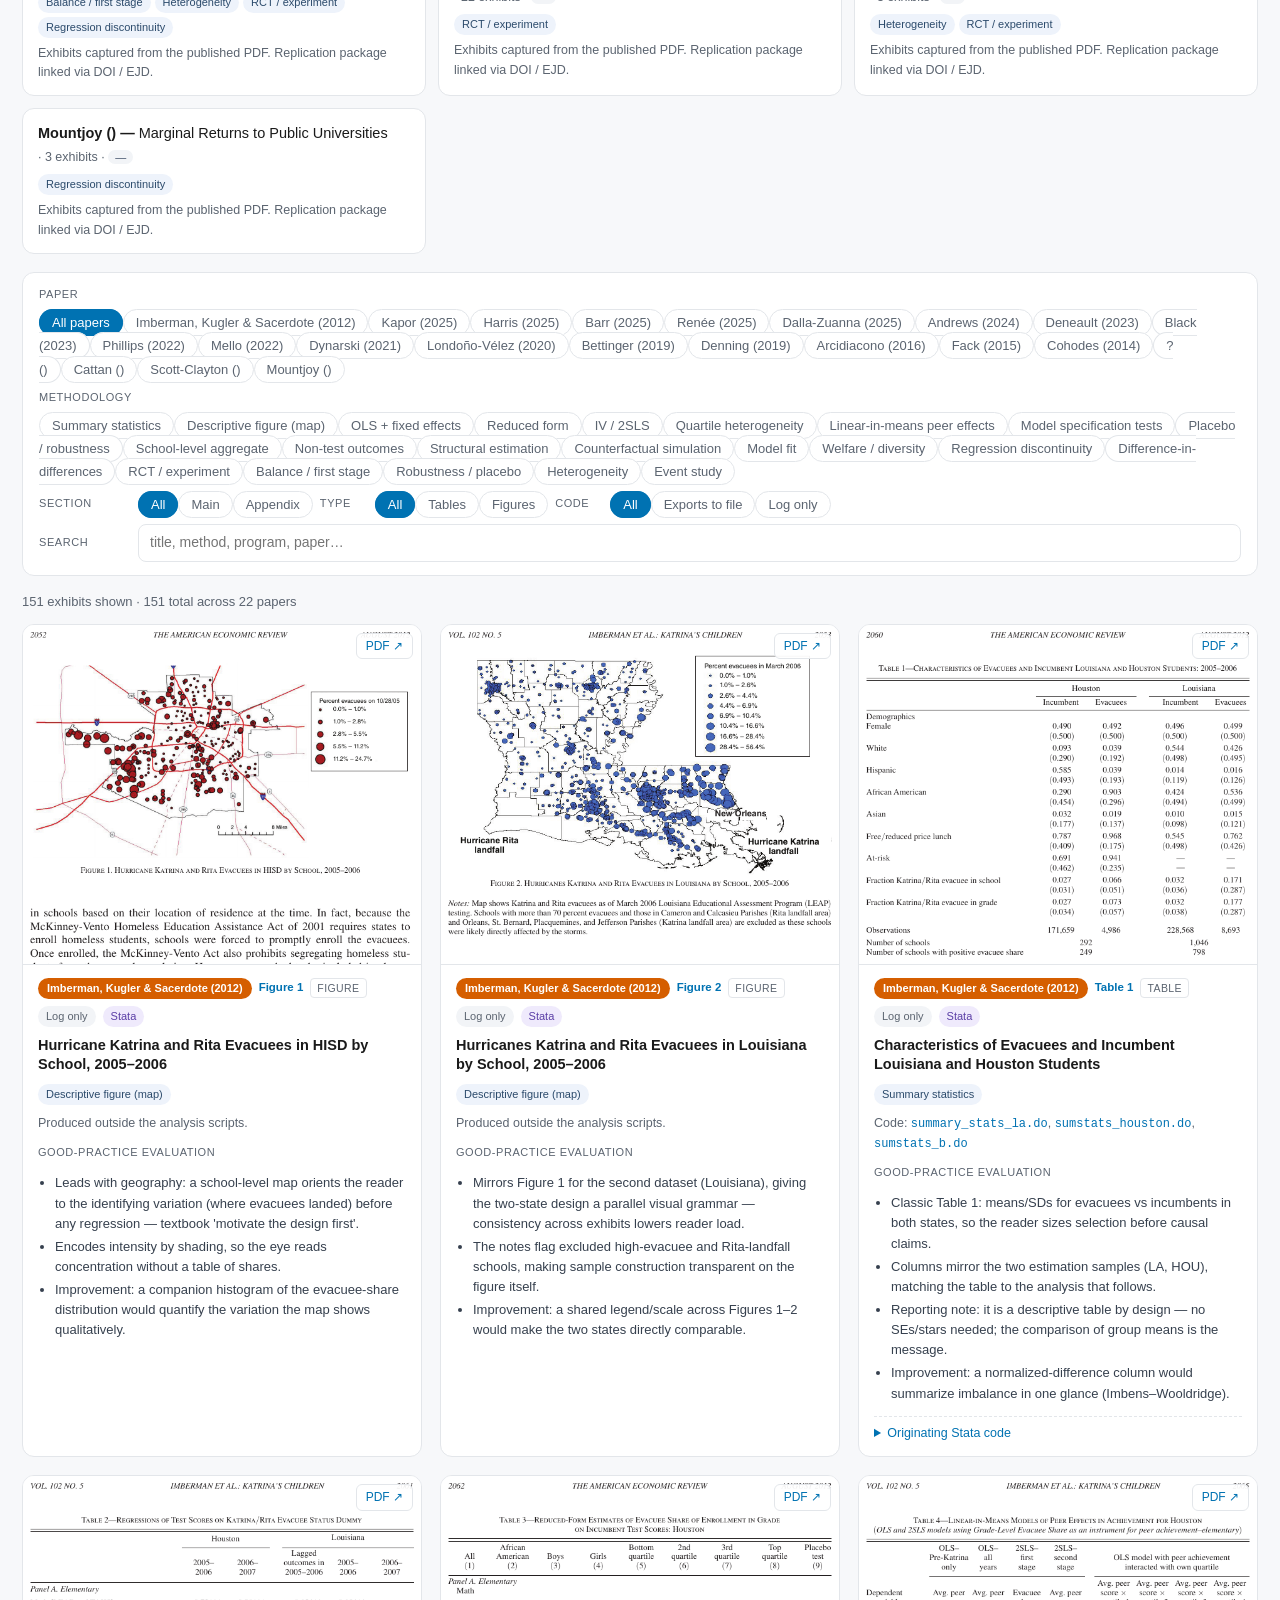
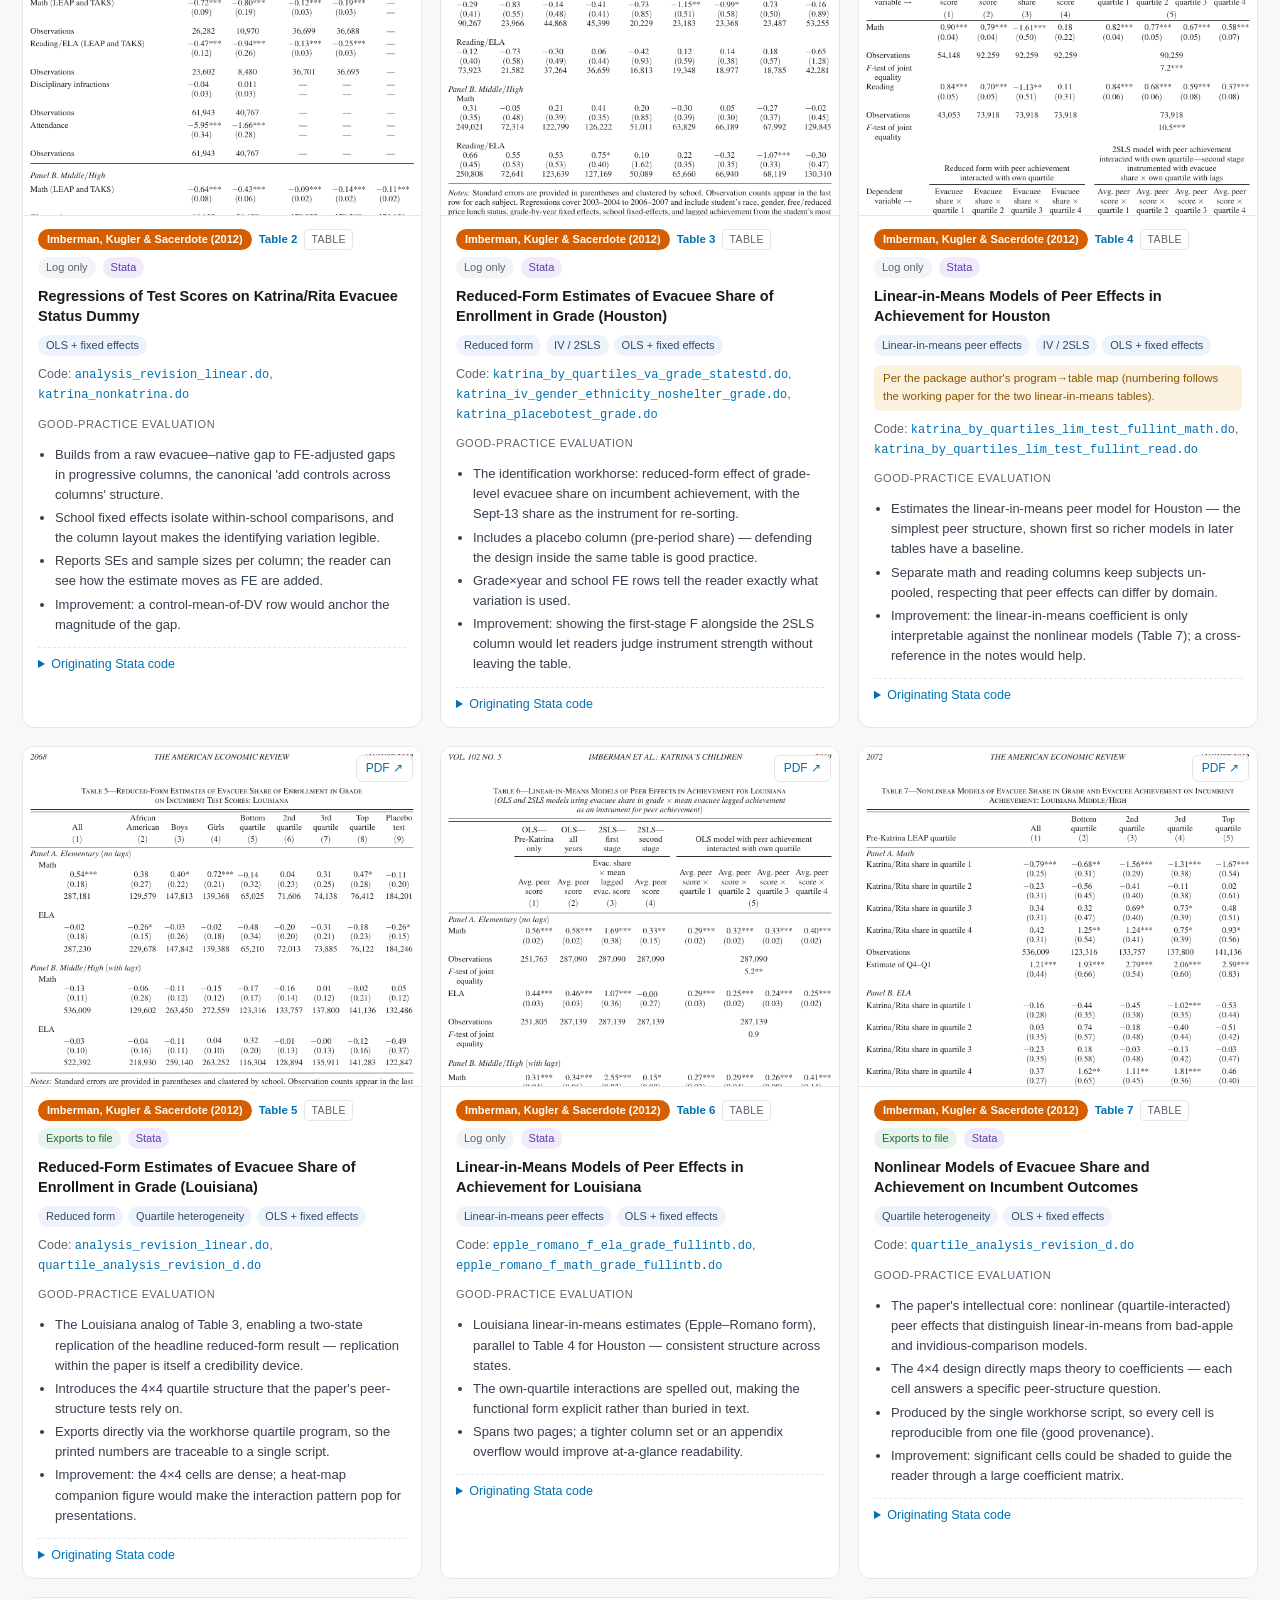
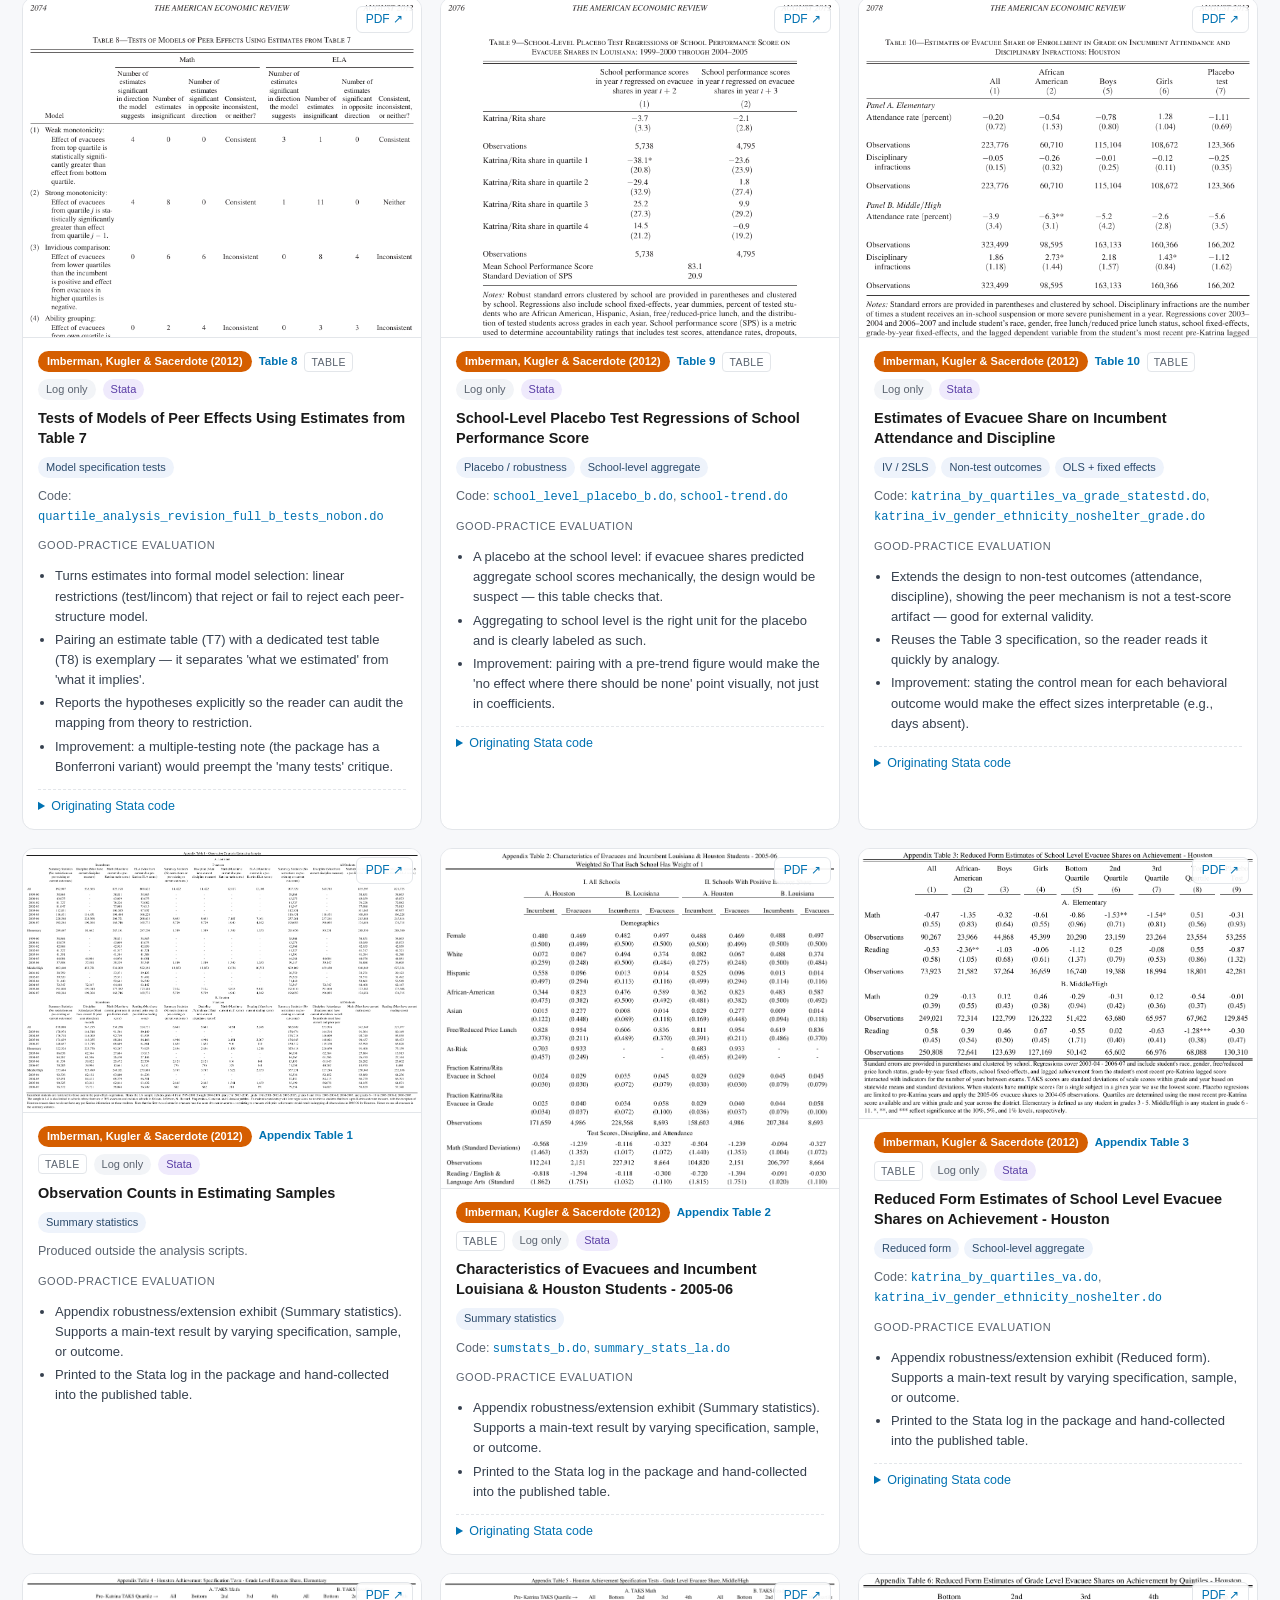
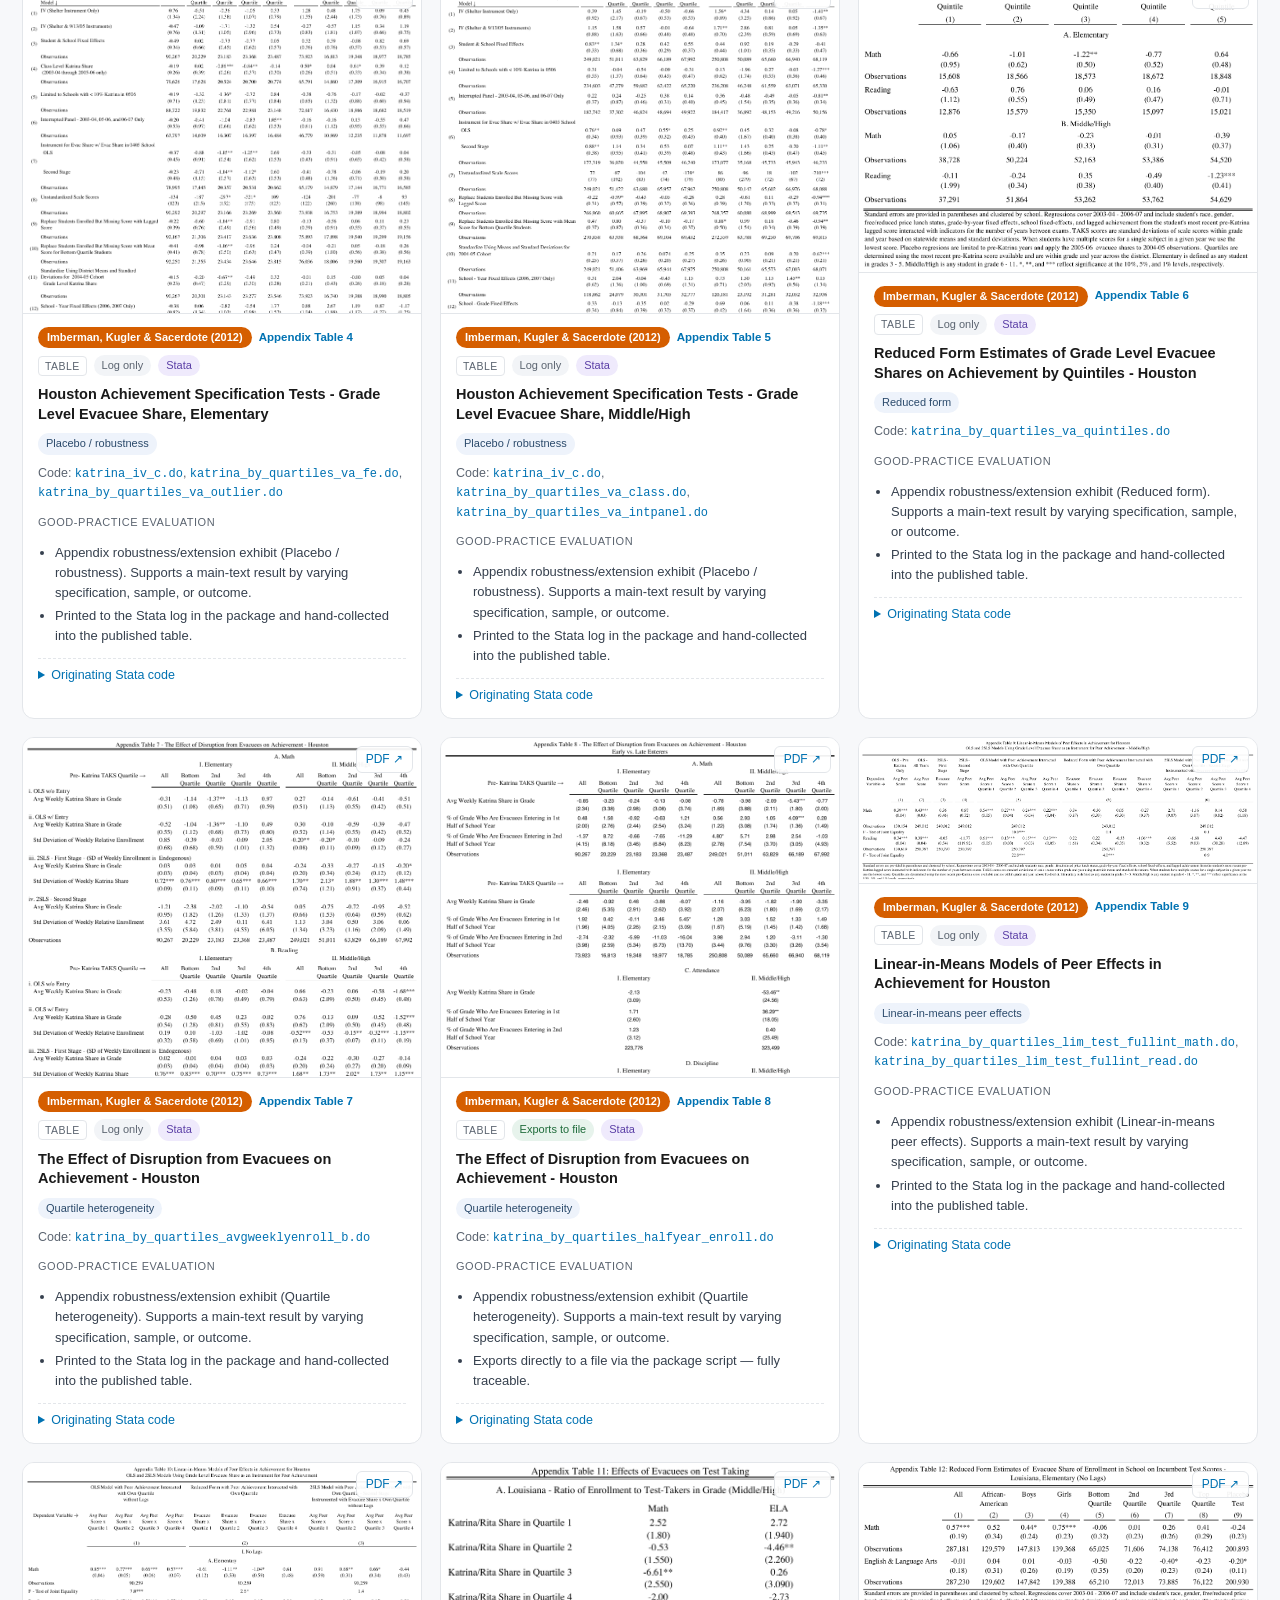
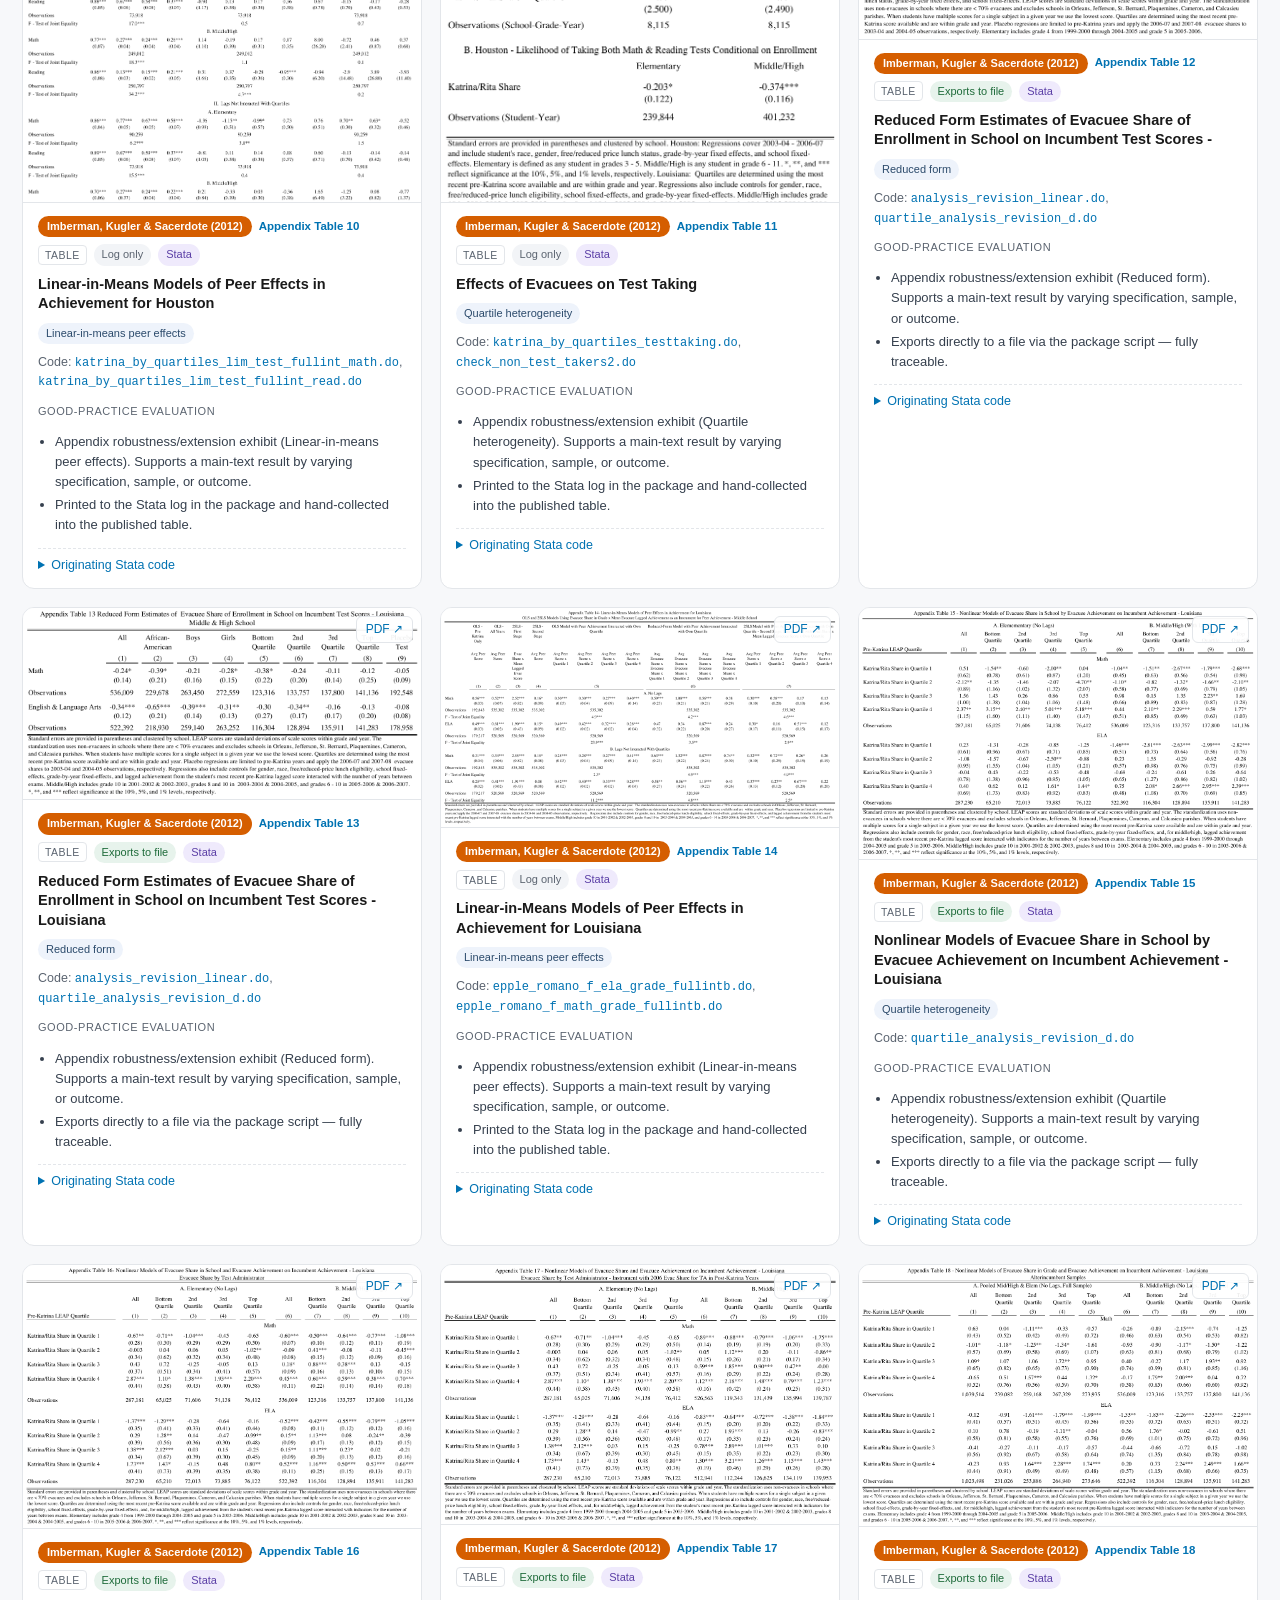
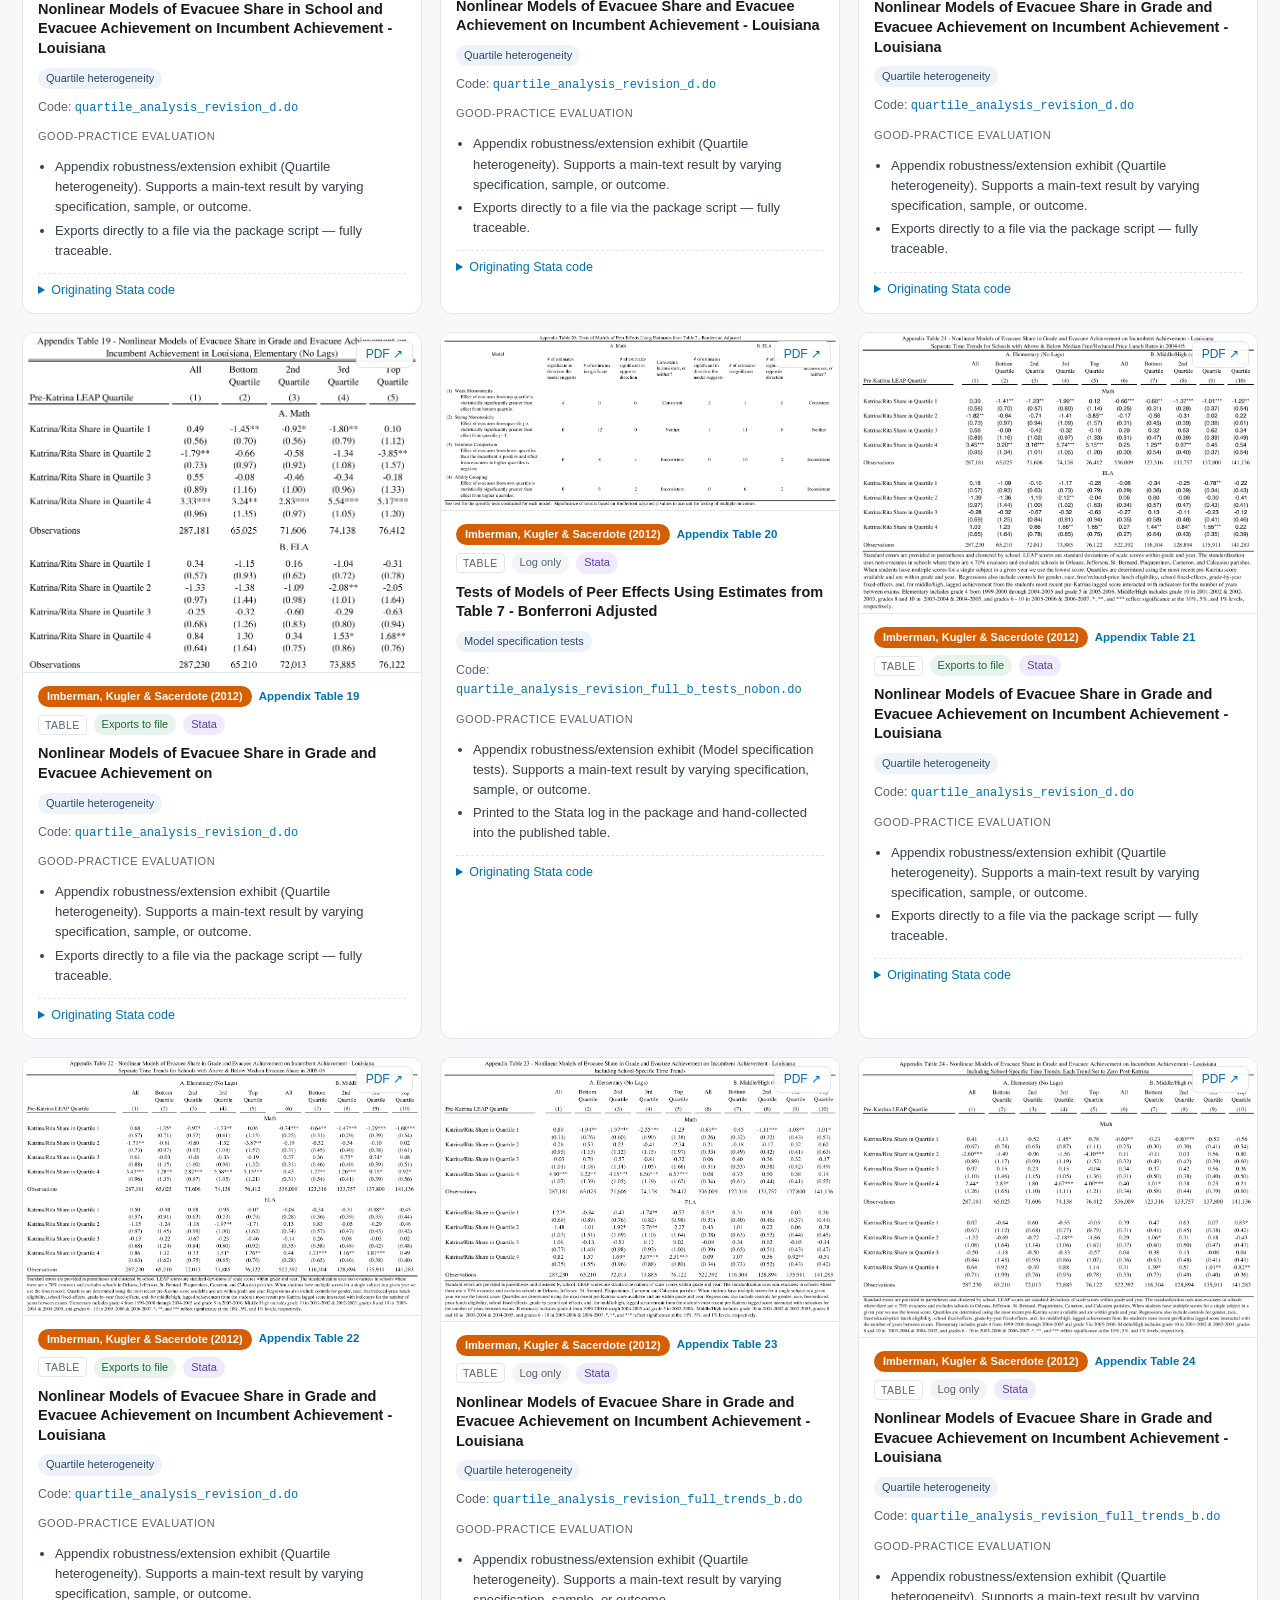
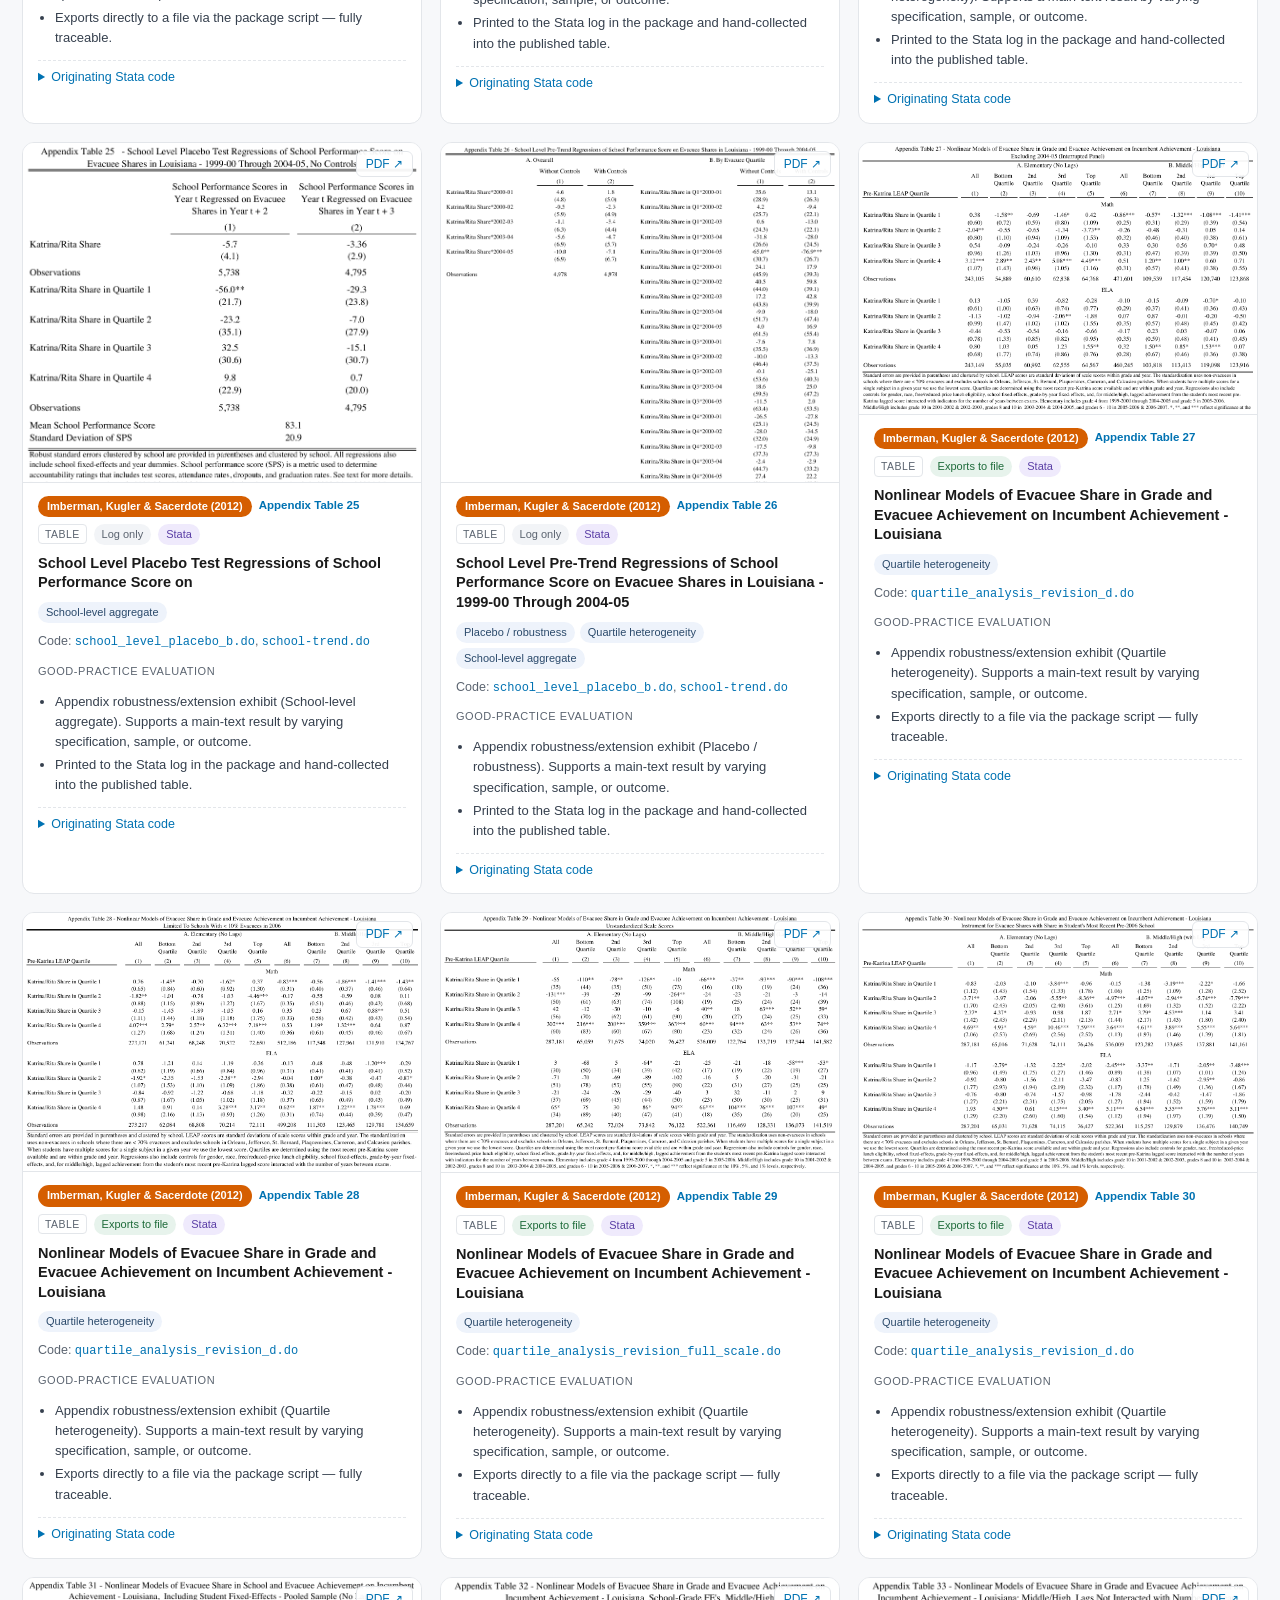
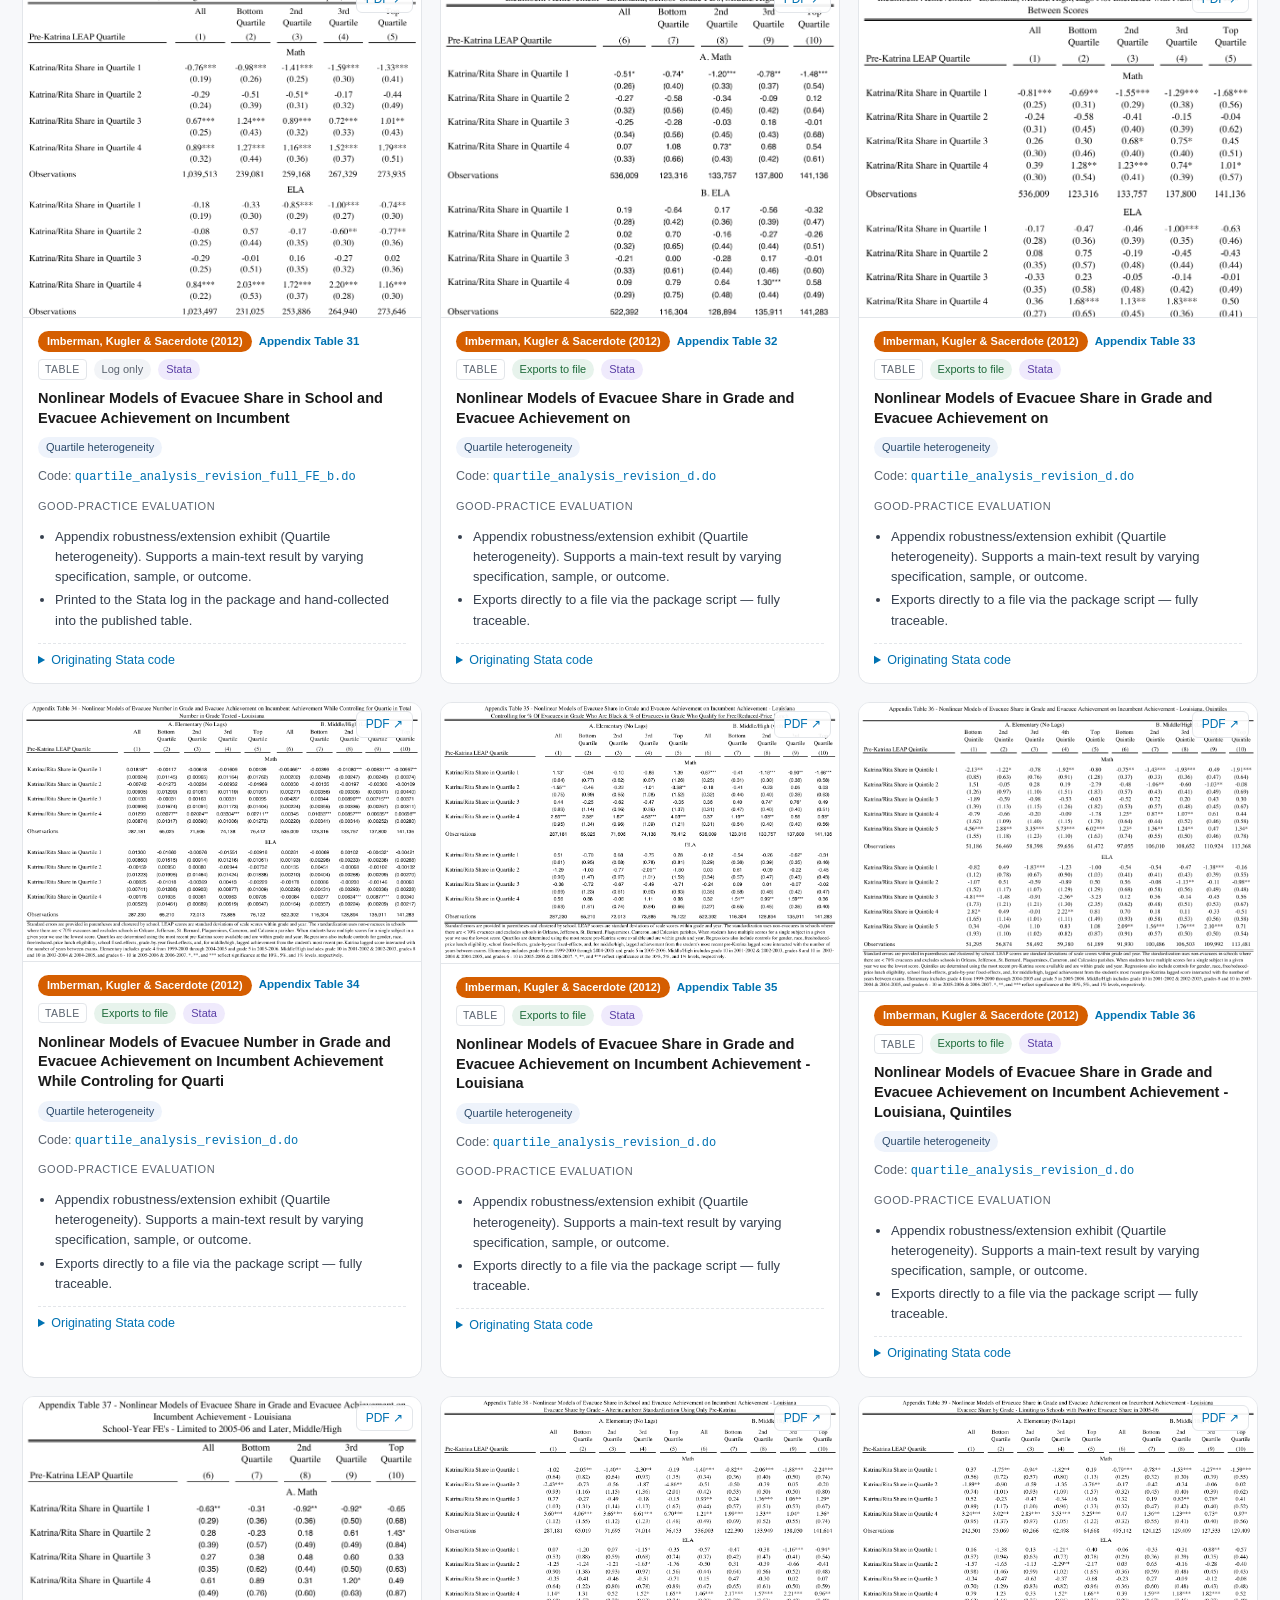
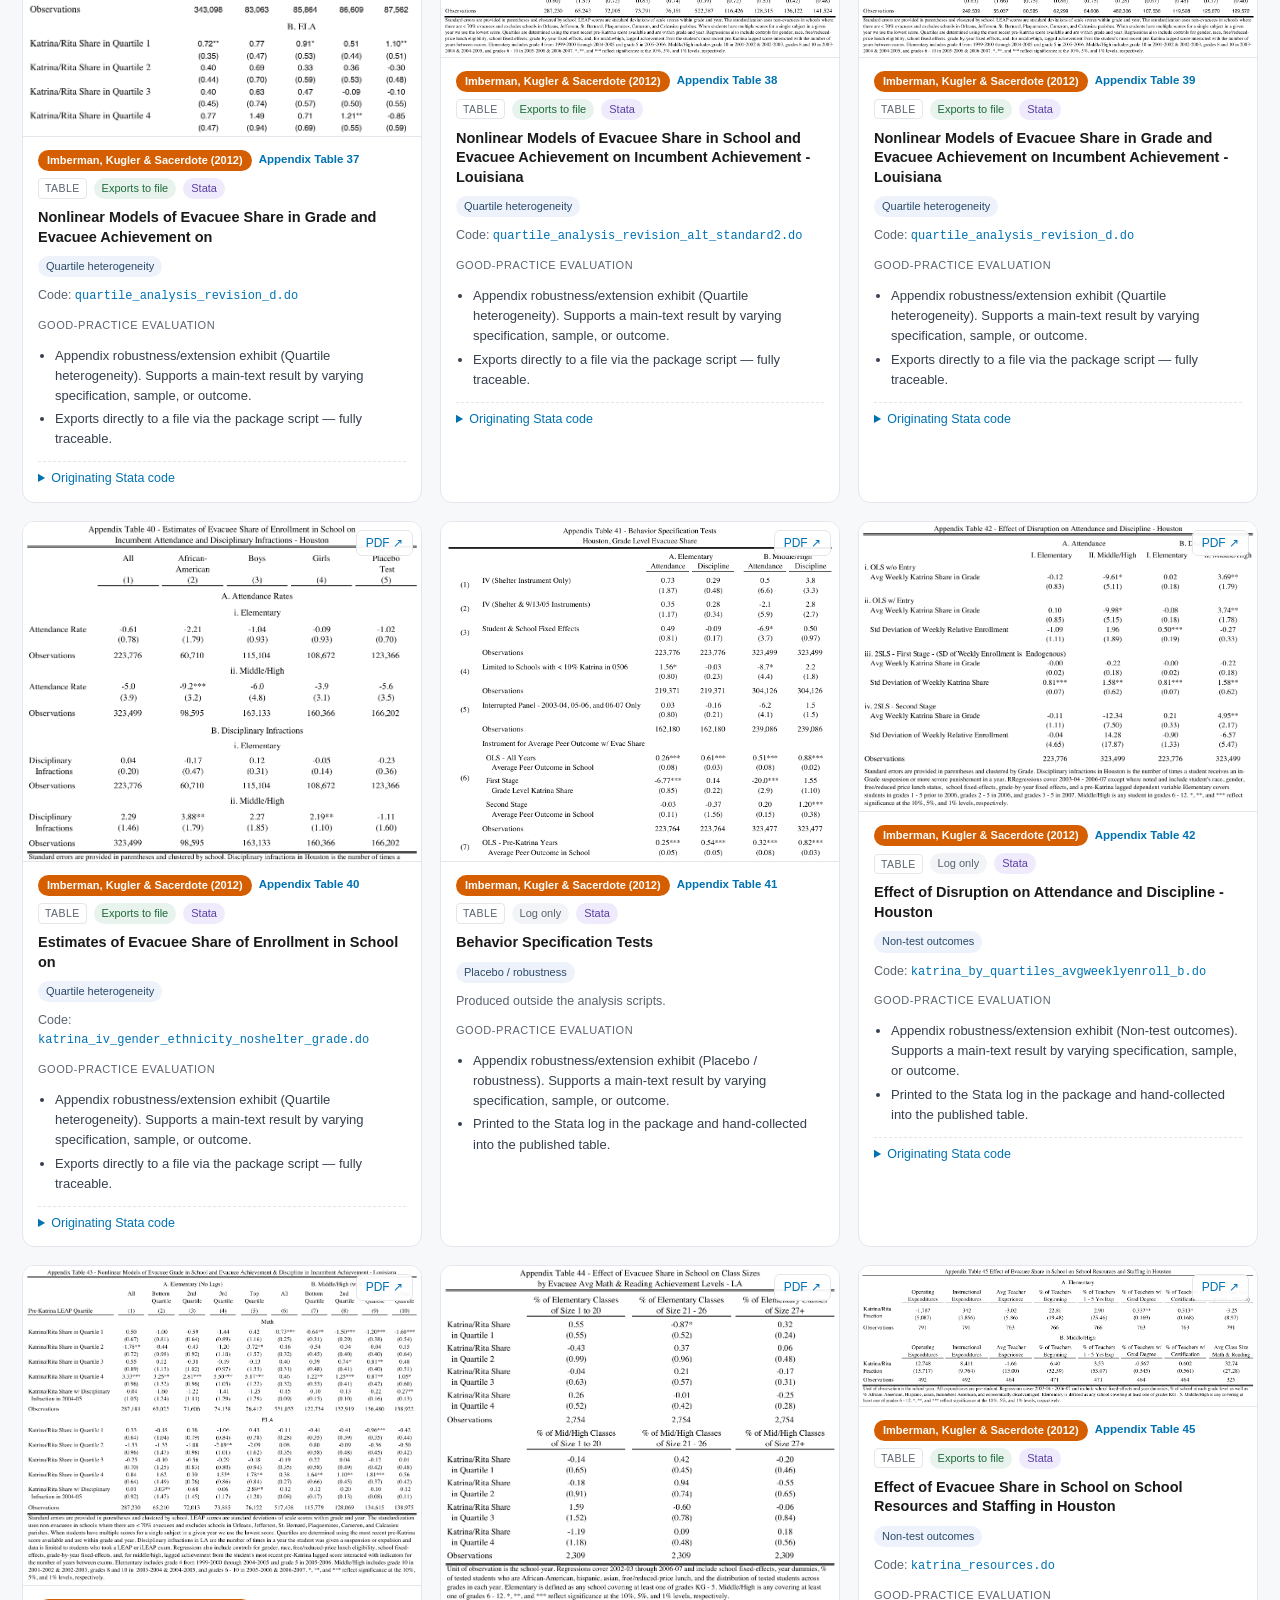
==== commit 6e56c867: "Exhibit Library: auto-ingest 22 financial-aid papers from Zotero (151 exhibits) - New library/ingest" ====
--- a/library.html
+++ b/library.html
@@ -161,7 +161,9 @@
   const badge=e.exports?'<span class="badge exp">Exports to file</span>':'<span class="badge log">Log only</span>';
   const progs=e.programs.length
     ?`<div class="progs">Code: ${e.programs.map(p=>`<a href="${p.url}" target="_blank">${esc(p.name)}</a>`).join(", ")}</div>`
-    :`<div class="progs">Produced outside the analysis scripts.</div>`;
+    :(e.packageUrl||e.ejdUrl
+      ?`<div class="progs">Code: ${e.packageUrl?`<a href="${e.packageUrl}" target="_blank">replication package ↗</a>`:""}${e.packageUrl&&e.ejdUrl?" · ":""}${e.ejdUrl?`<a href="${e.ejdUrl}" target="_blank">find on EJD ↗</a>`:""}</div>`
+      :`<div class="progs">Produced outside the analysis scripts.</div>`);
   const evalHtml=`<p class="evalh">Good-practice evaluation</p><ul class="eval">${e.evaluation.map(x=>`<li>${esc(x)}</li>`).join("")}</ul>`;
   const code=e.snippet?`<details class="code"><summary>Originating ${esc(e.lang)} code</summary><pre>${esc(e.snippet)}</pre></details>`:"";
   const noteMap=e.noteMap?`<div class="notemap">${esc(e.noteMap)}</div>`:"";
@@ -172,7 +174,7 @@
     <div class="cbody">
       <div class="chead"><span class="pbadge ${pcls}">${esc(paperShort(e.paper))}</span>
         <span class="num">${esc(e.num)}</span><span class="kind">${esc(e.kind)}</span>${badge}
-        <span class="badge lang">${esc(e.lang)}</span></div>
+        ${e.lang&&e.lang!=="—"?`<span class="badge lang">${esc(e.lang)}</span>`:""}</div>
       <p class="ctitle">${esc(e.title)}</p>
       <div class="tagrow">${tags}</div>
       ${noteMap}${progs}${evalHtml}${code}
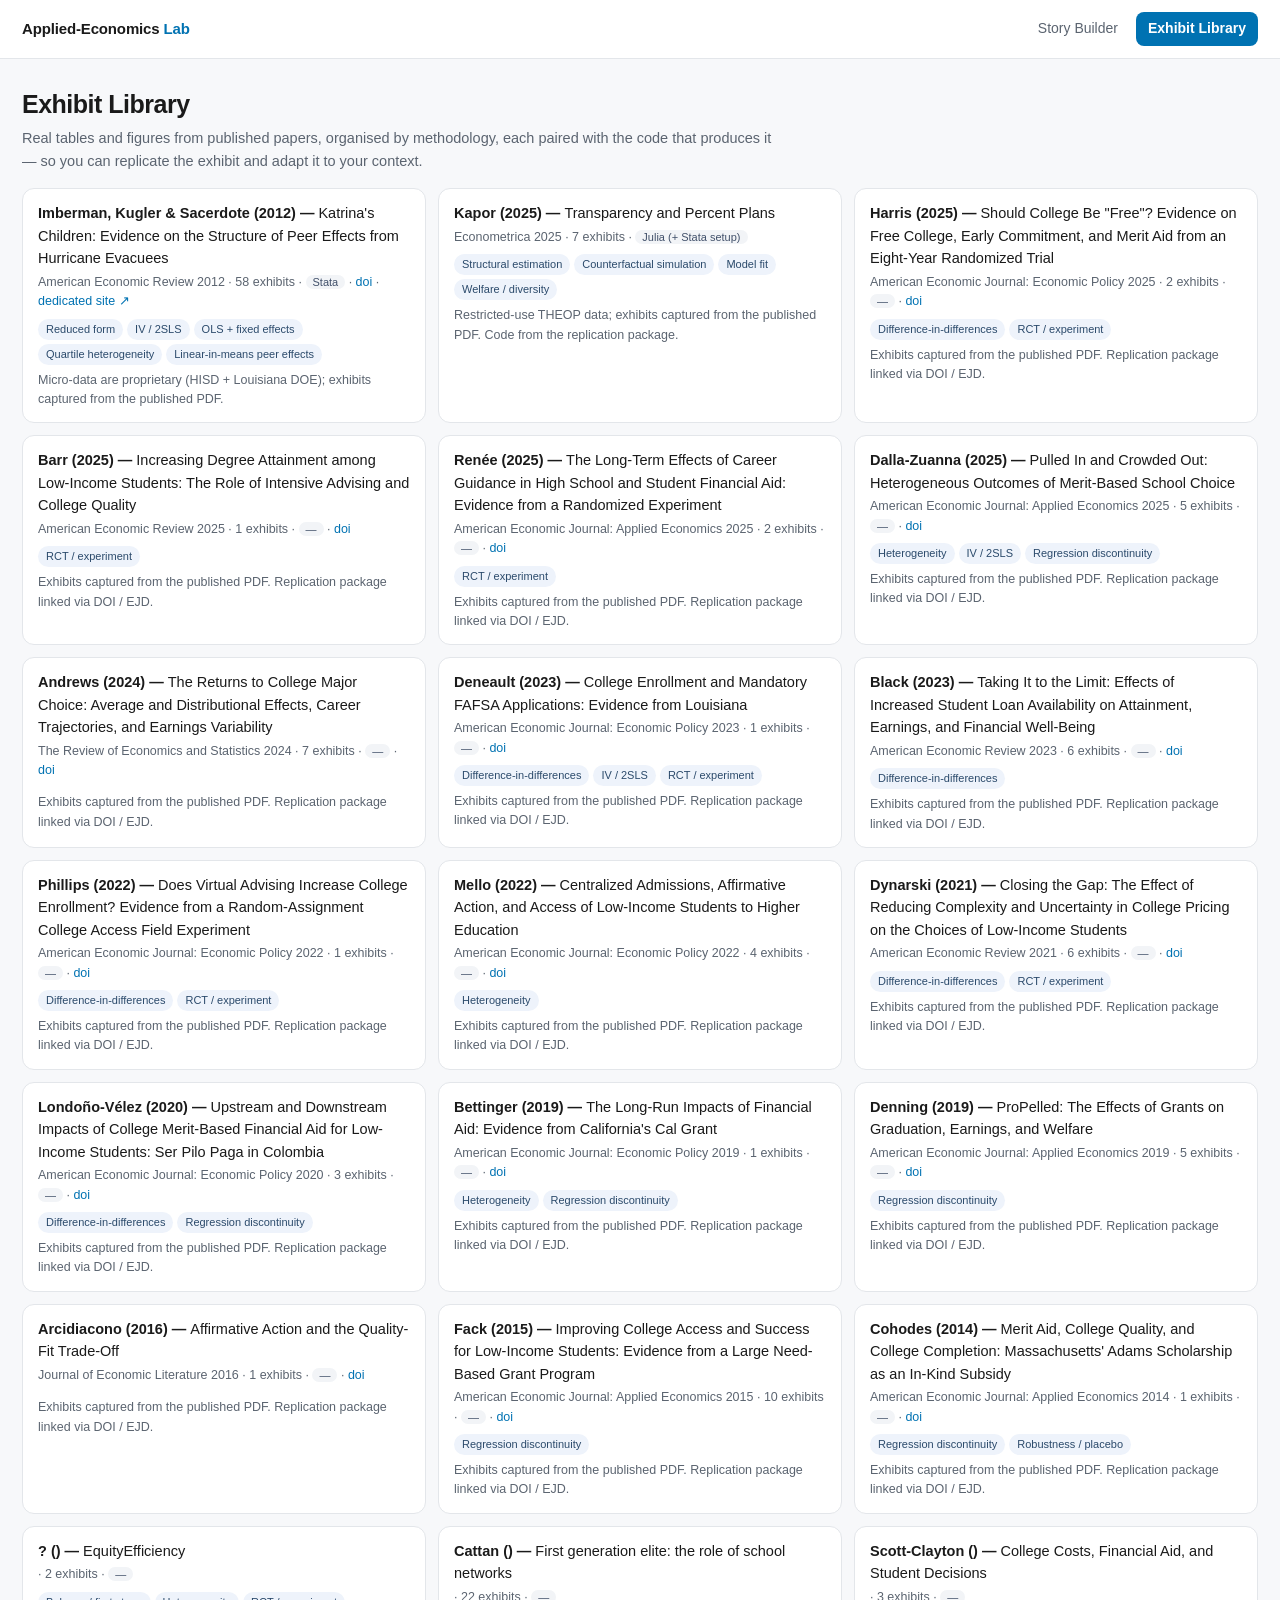
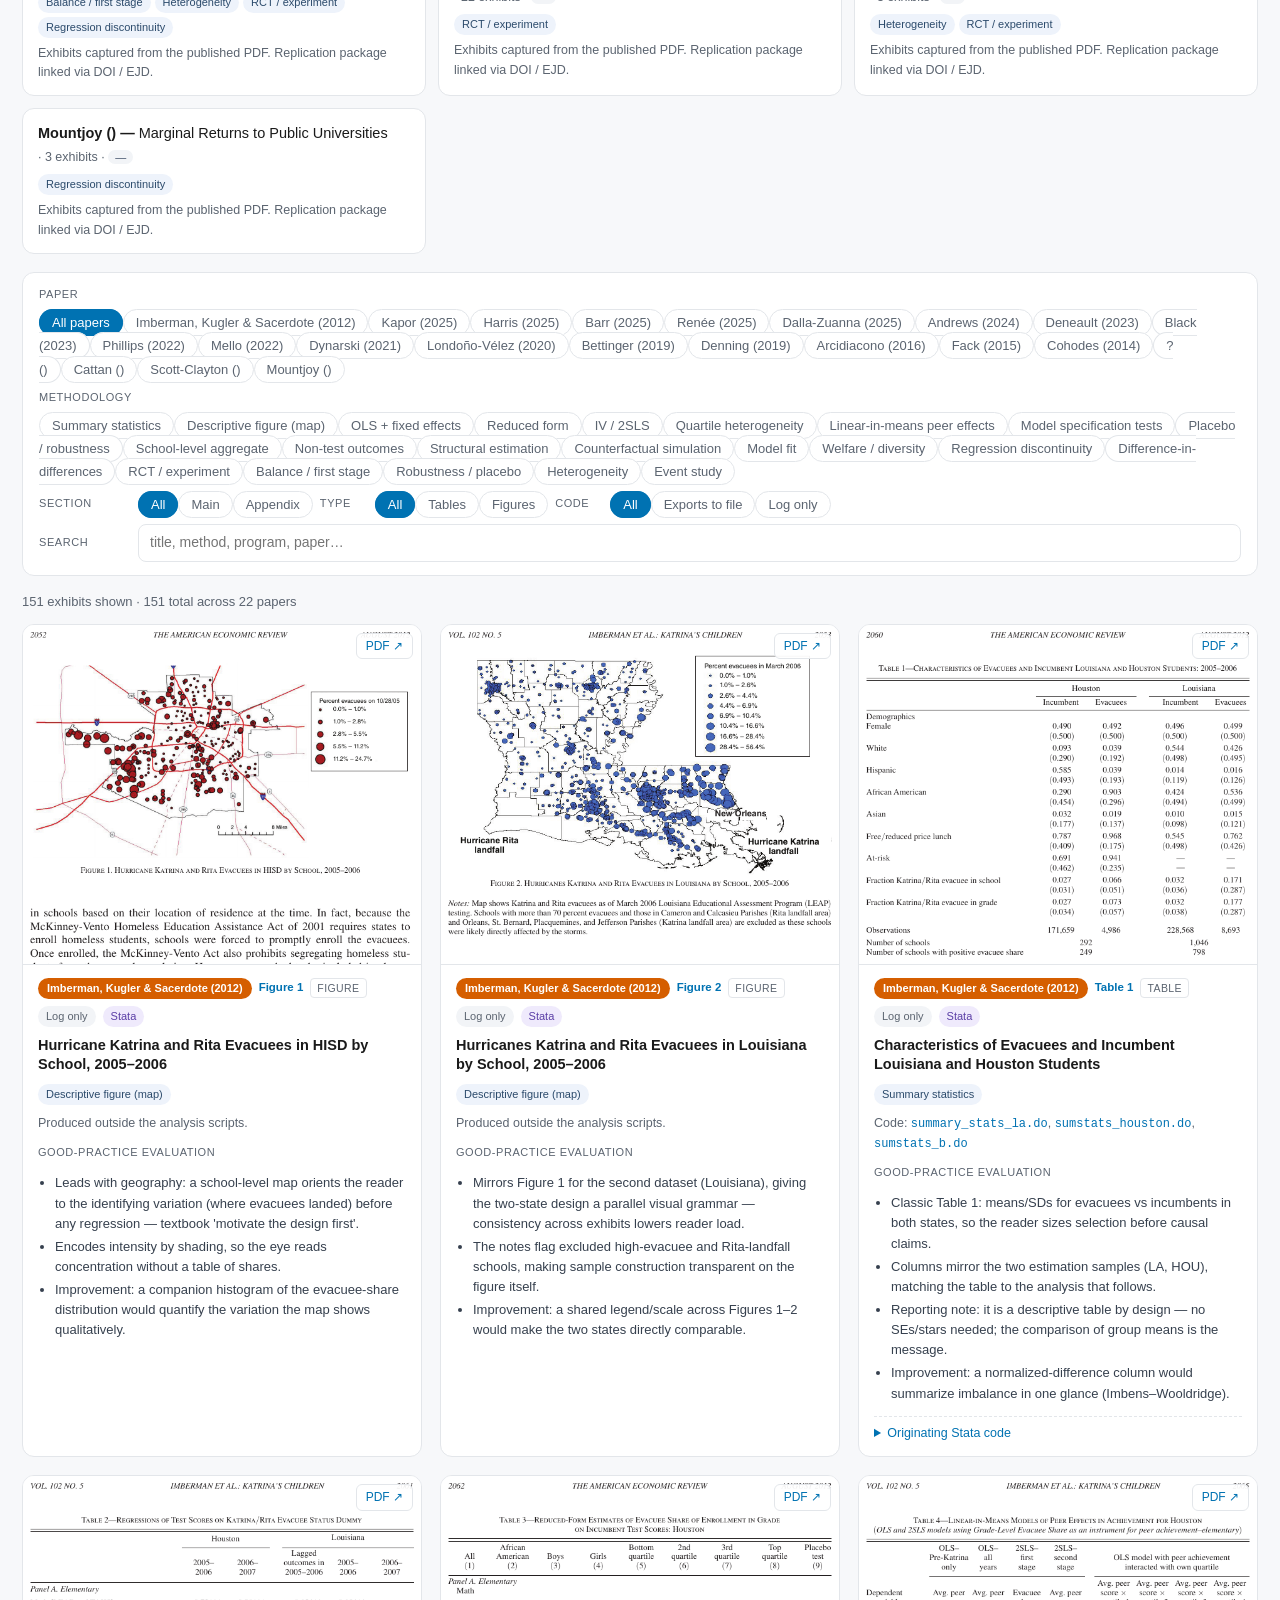
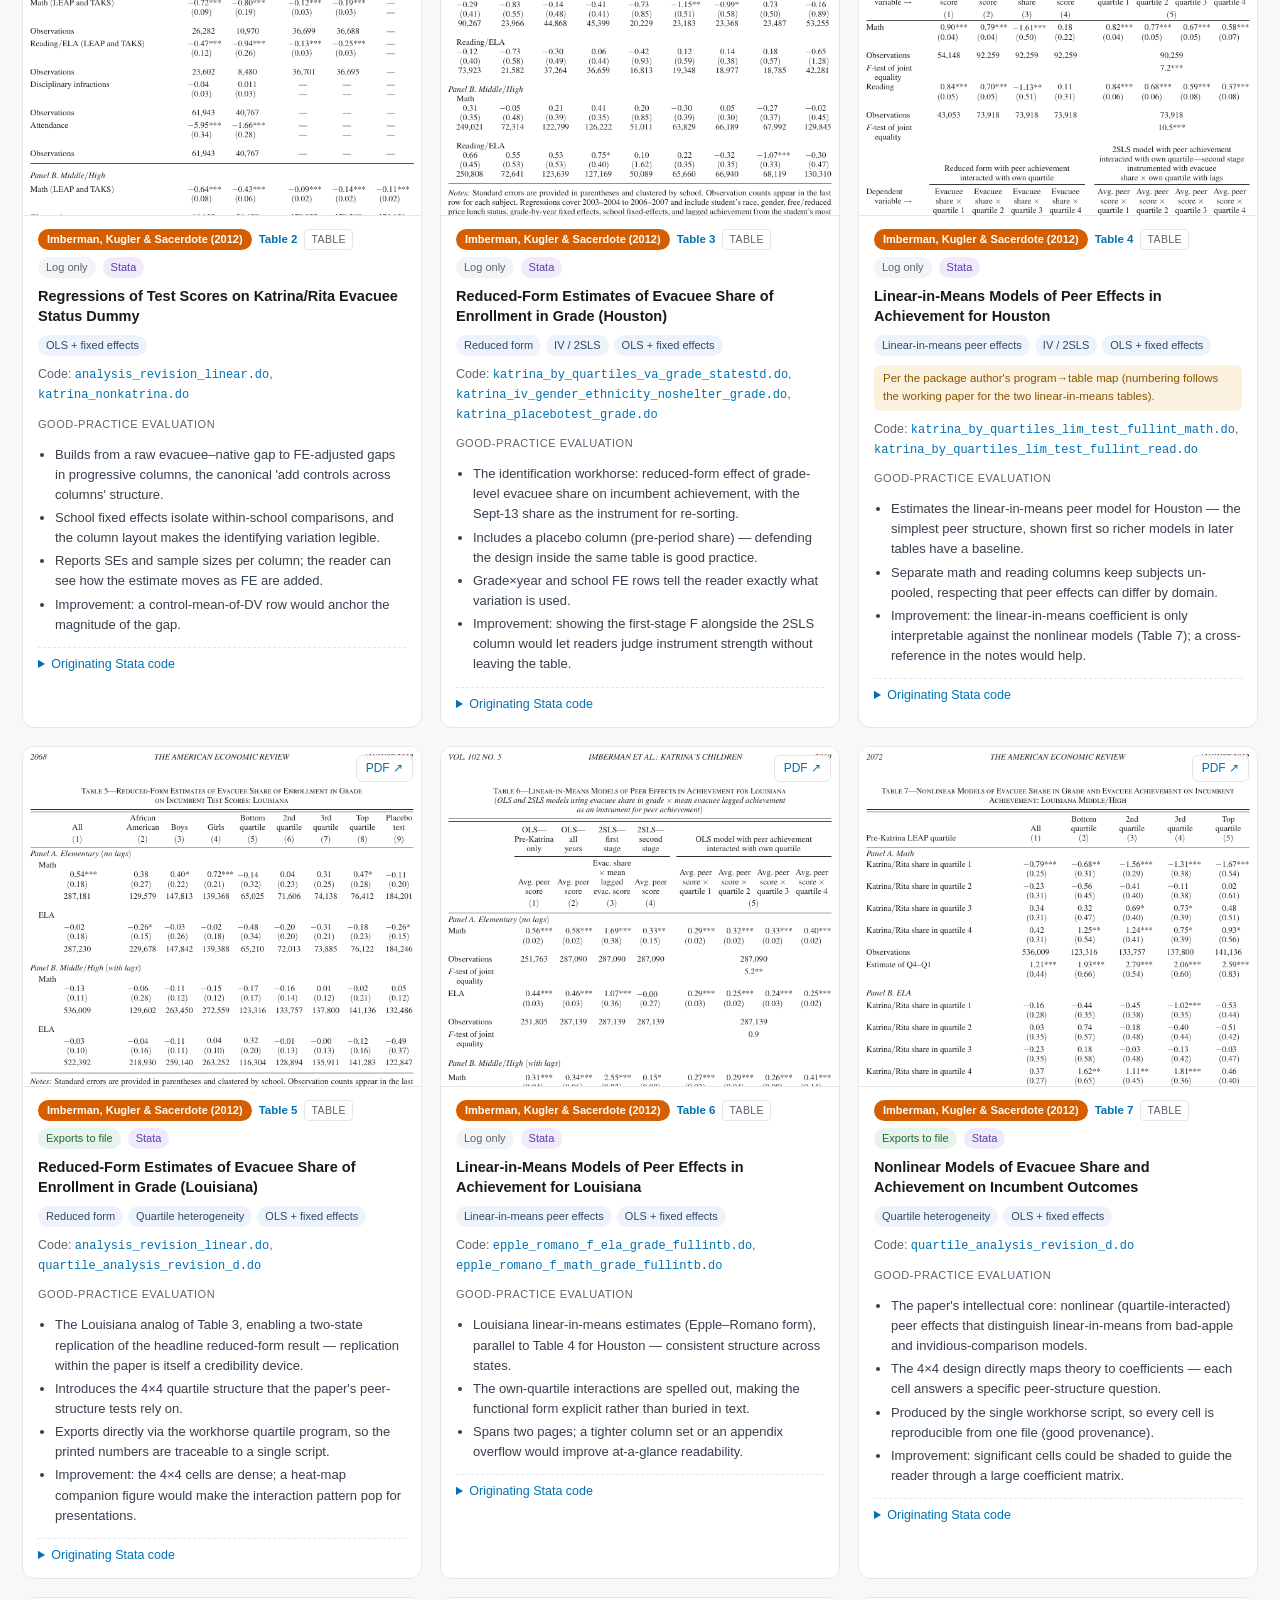
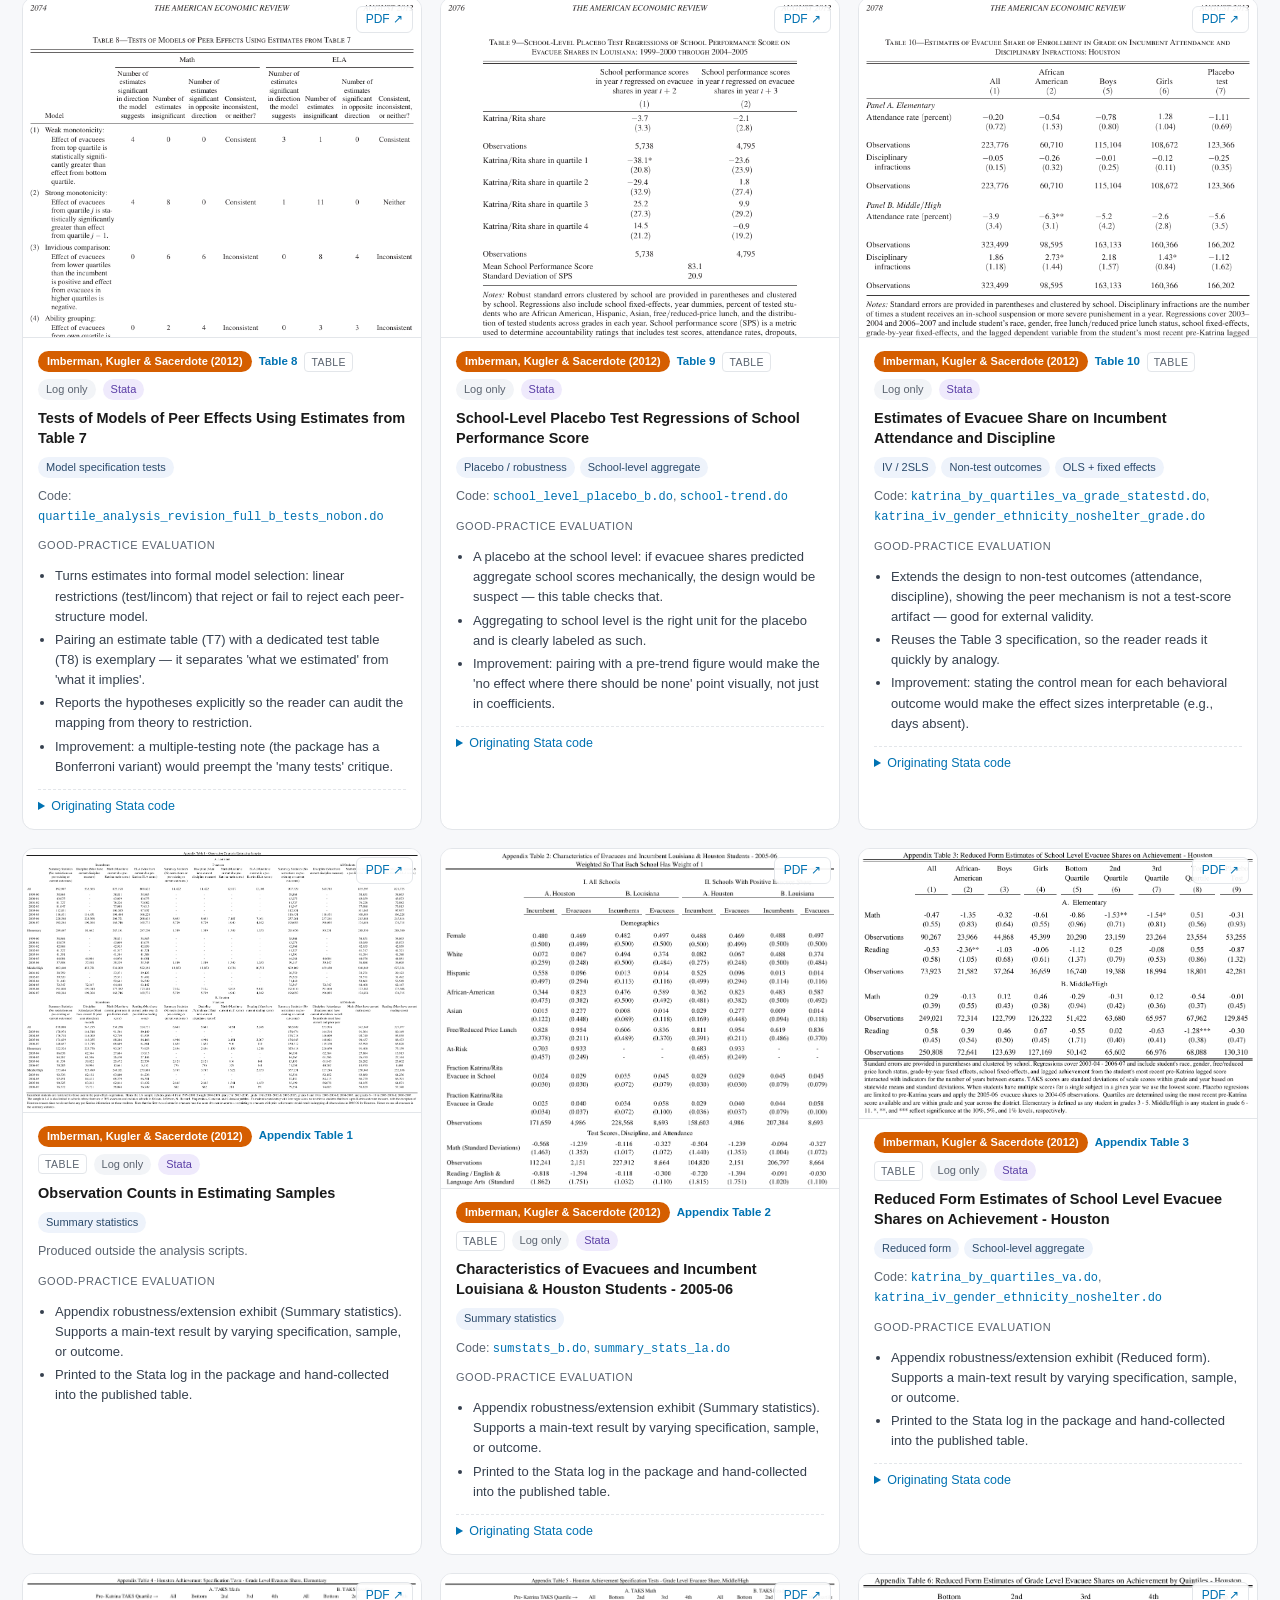
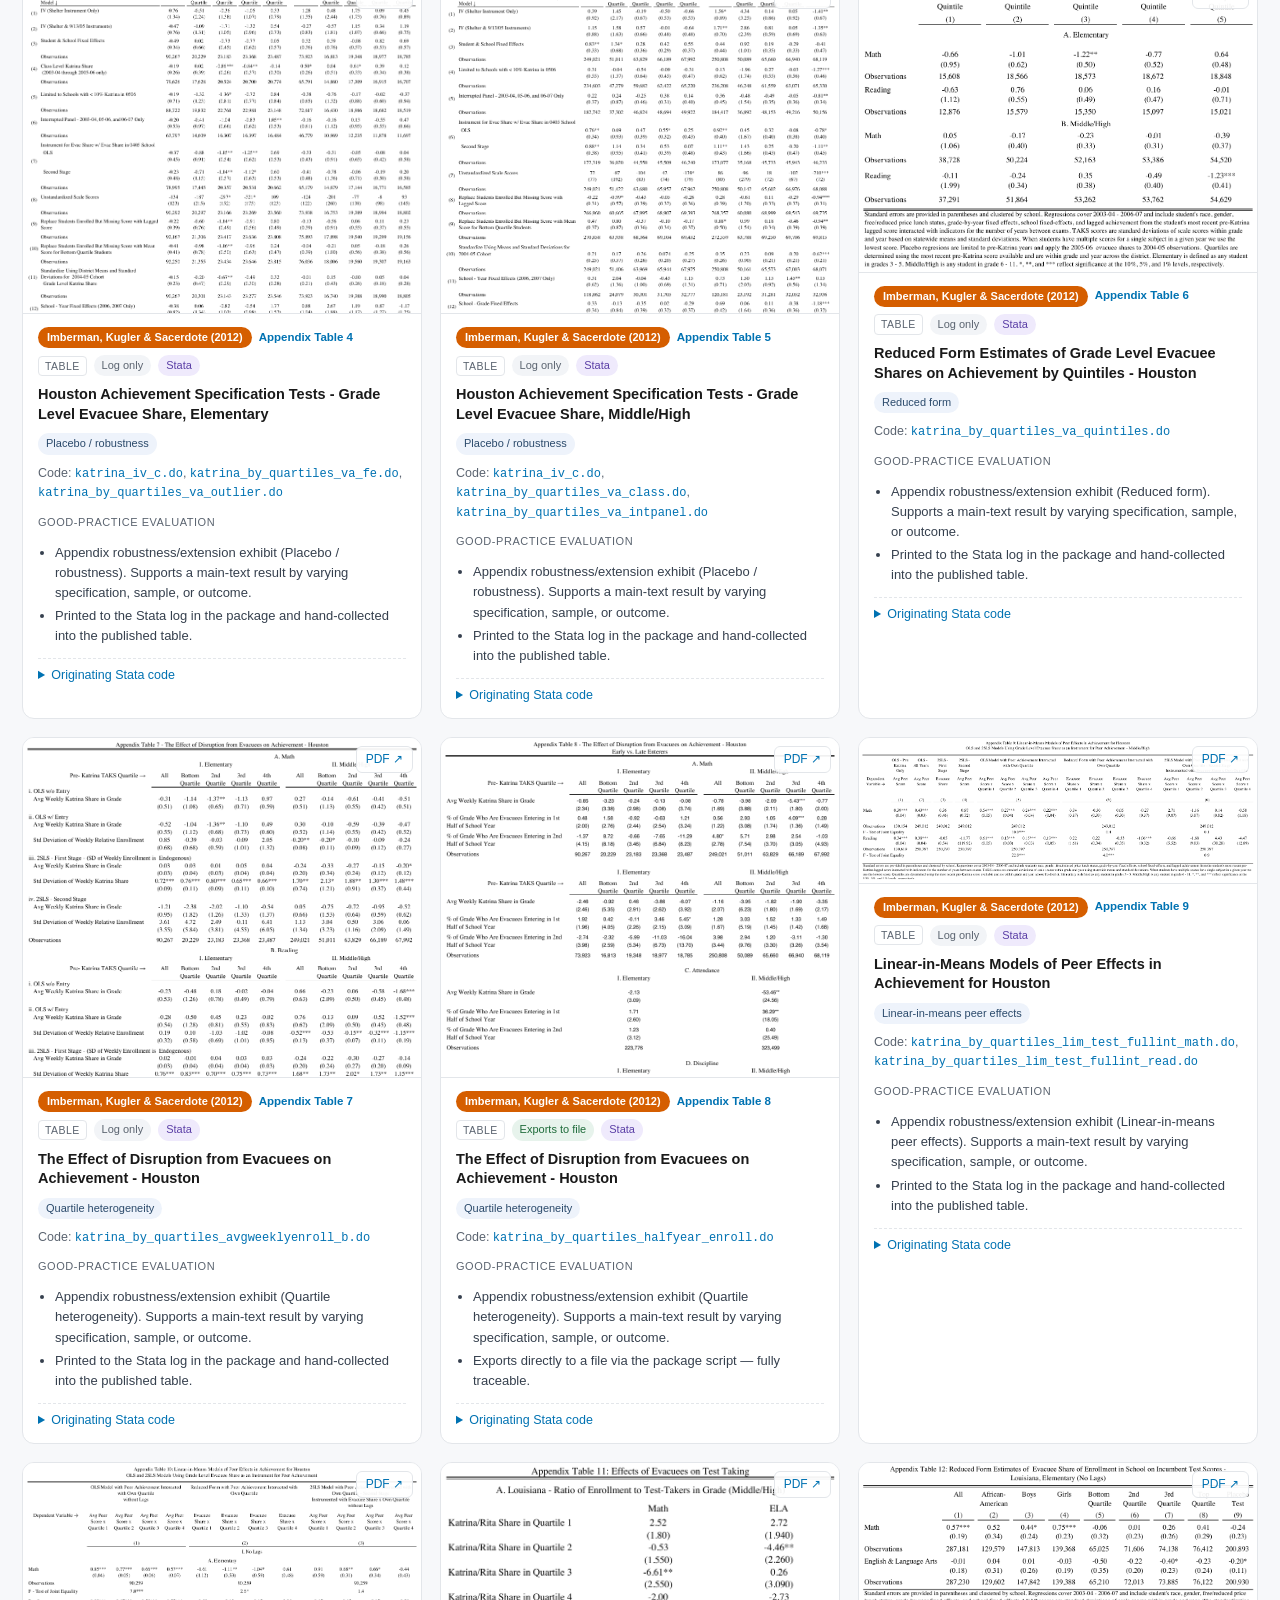
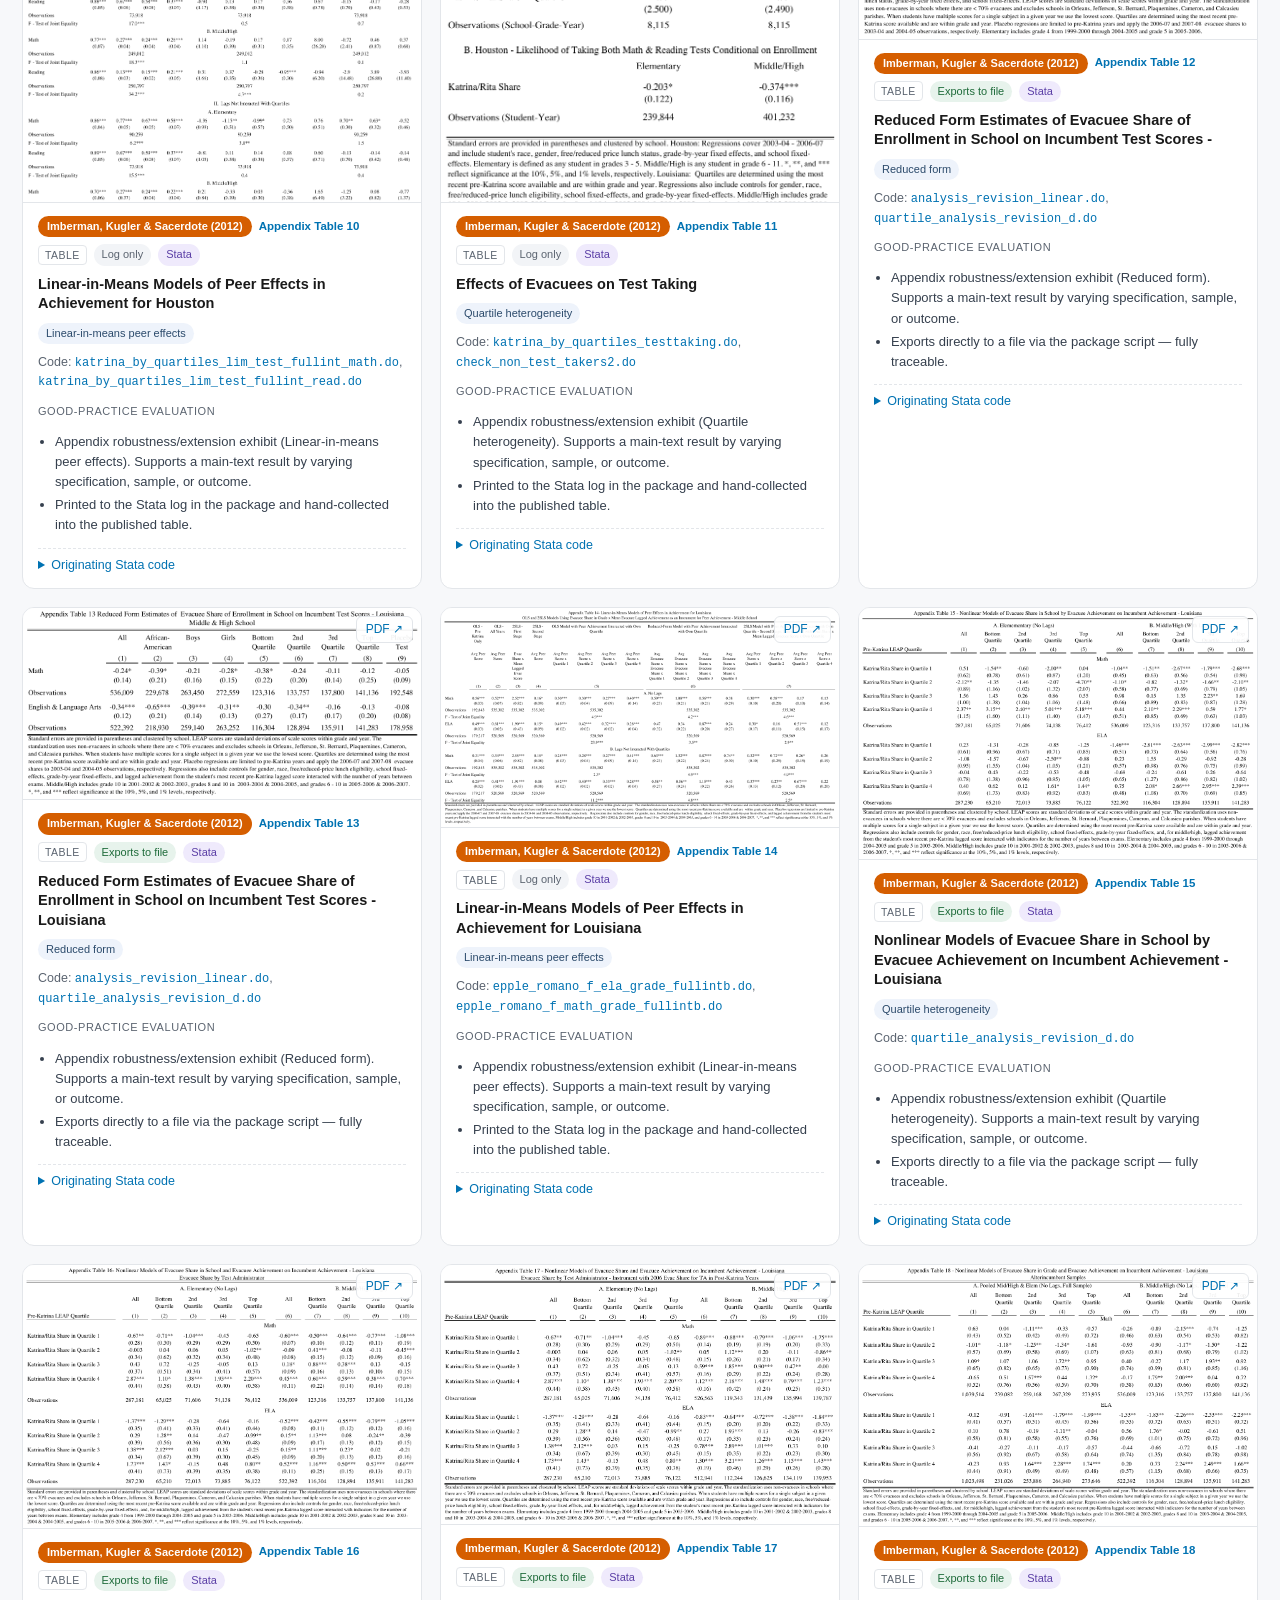
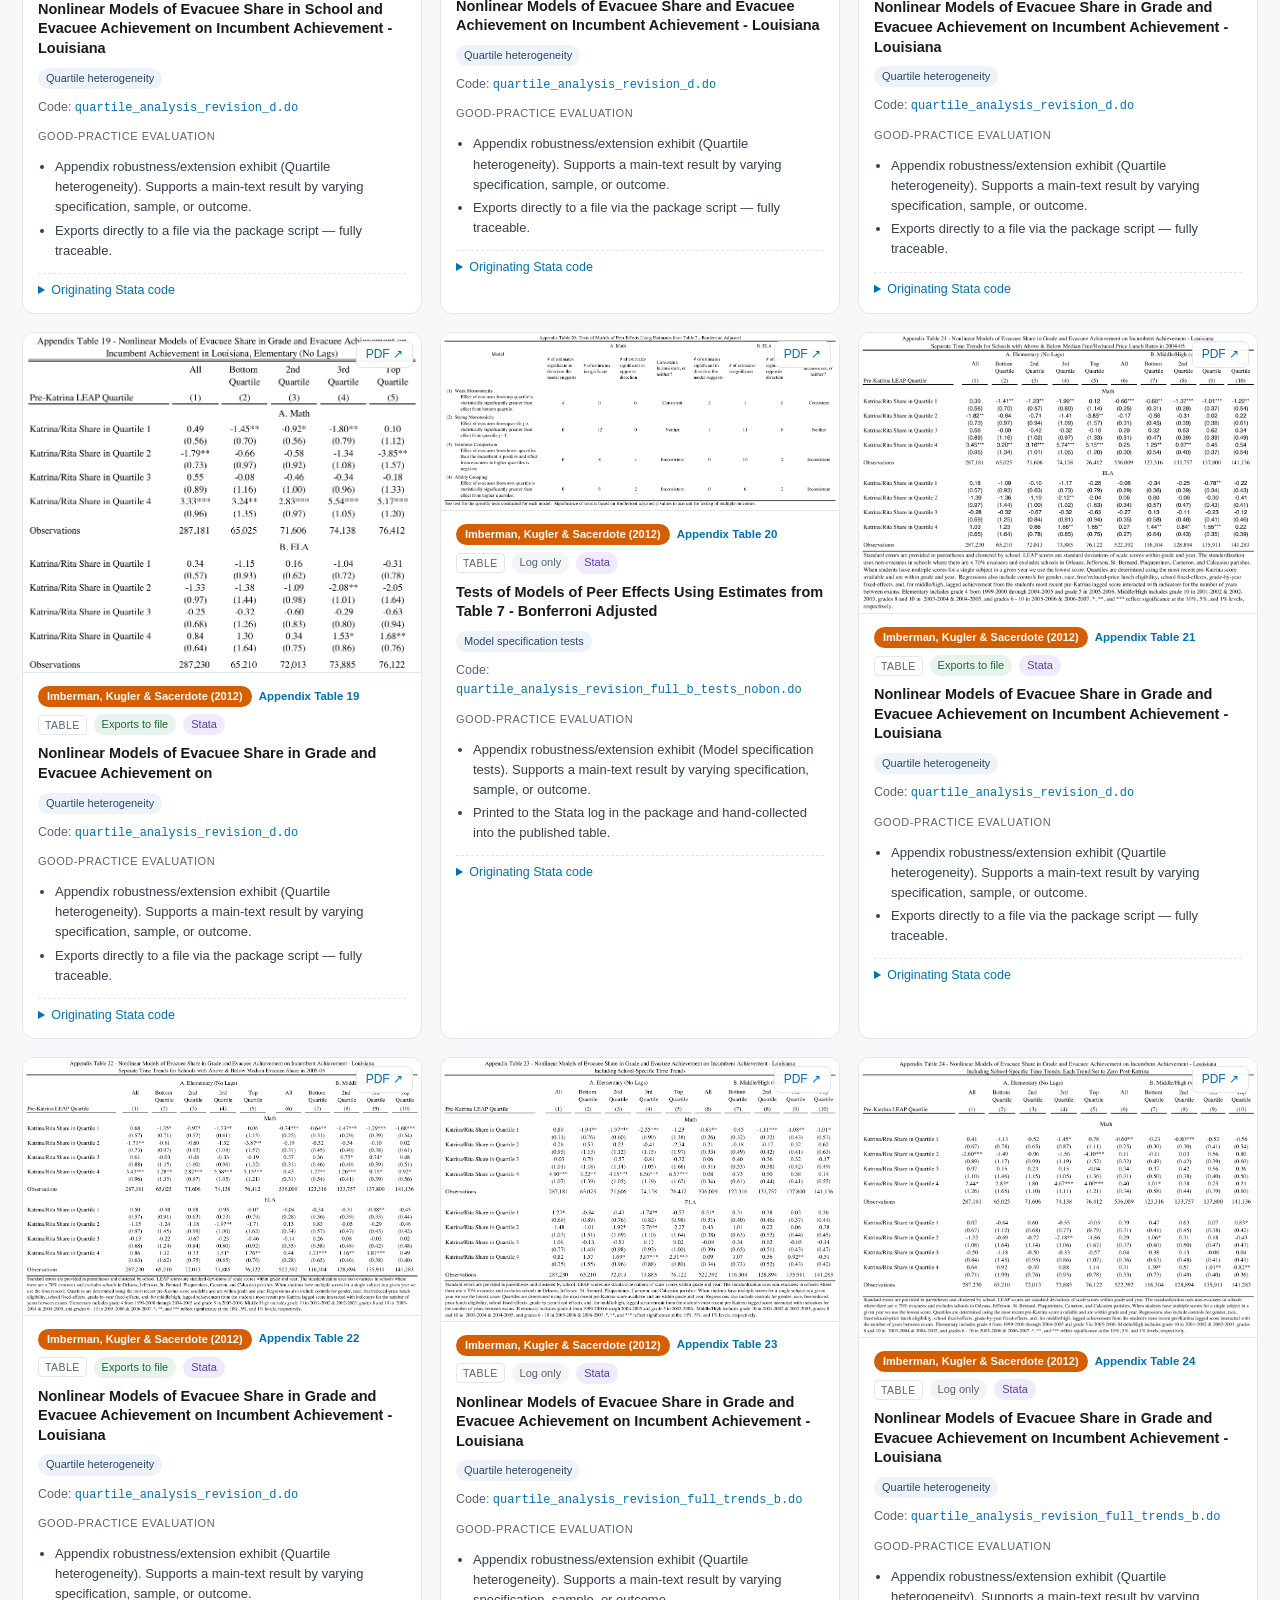
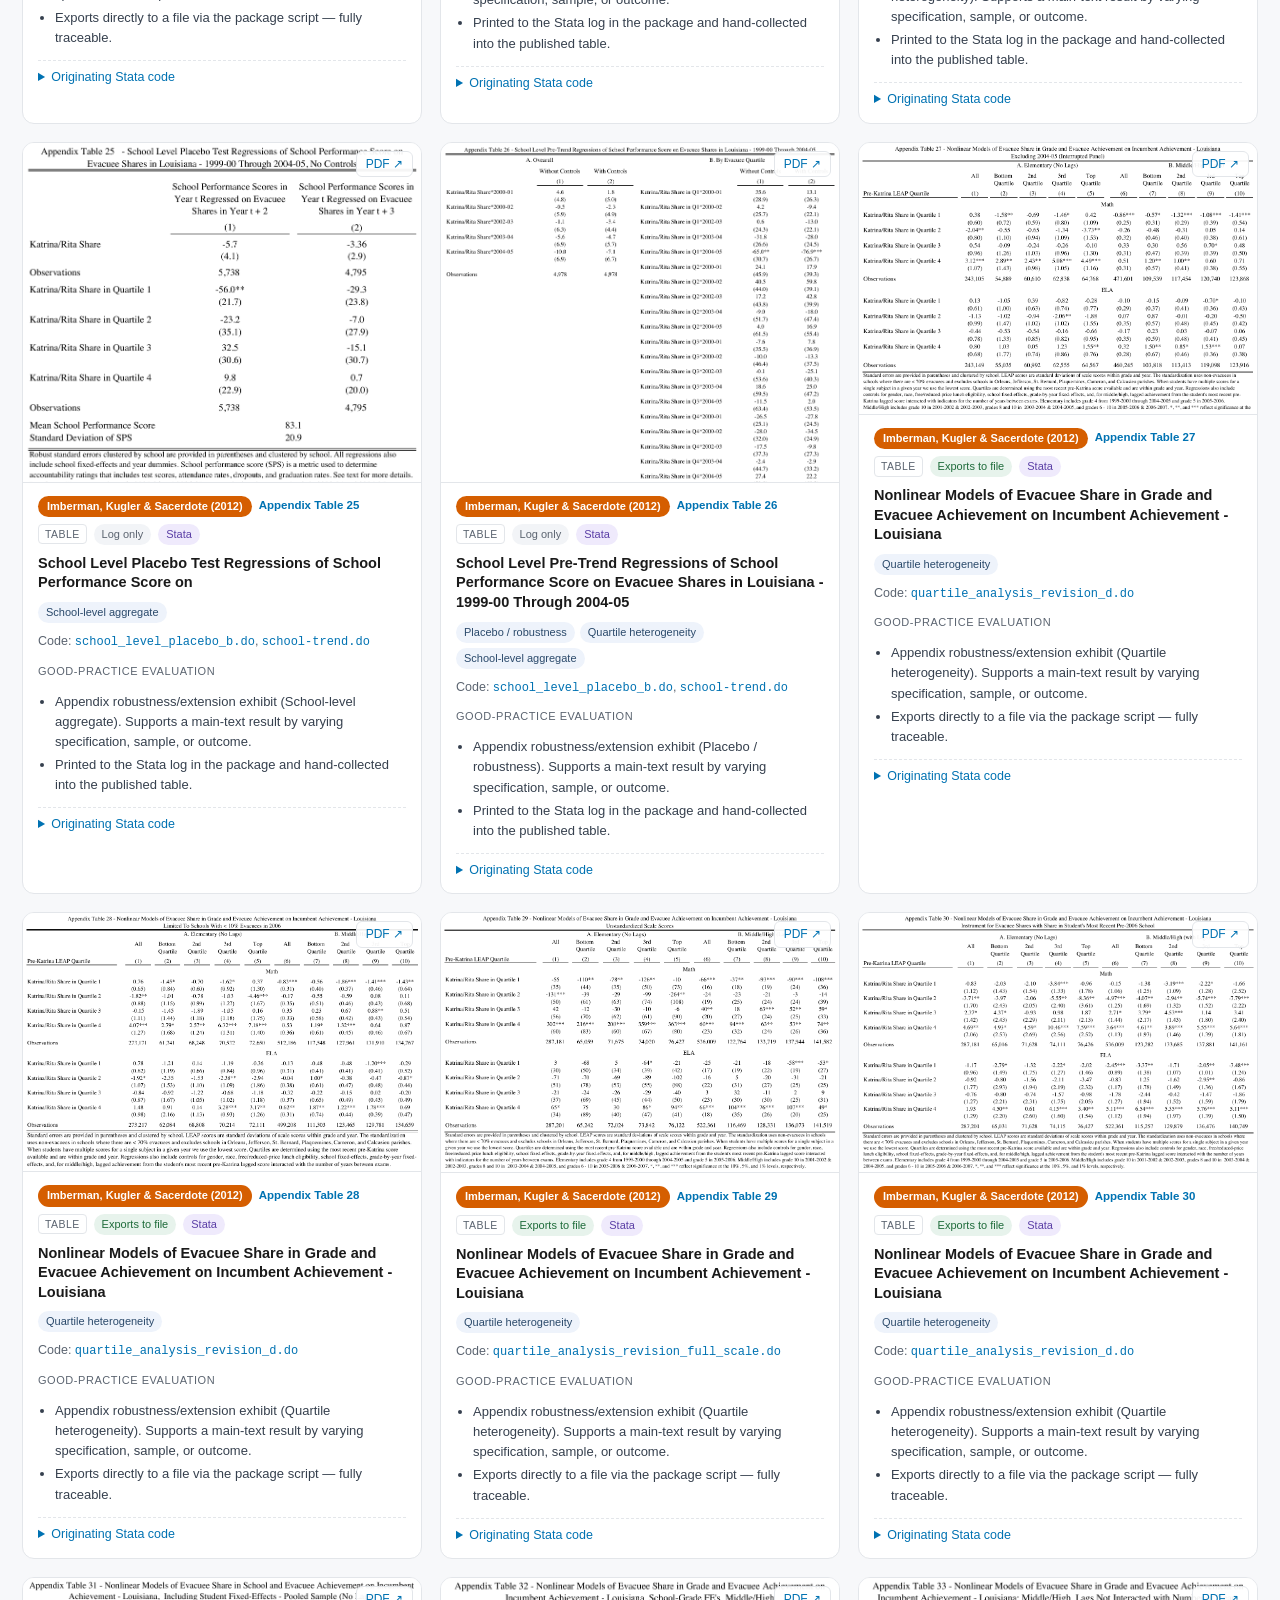
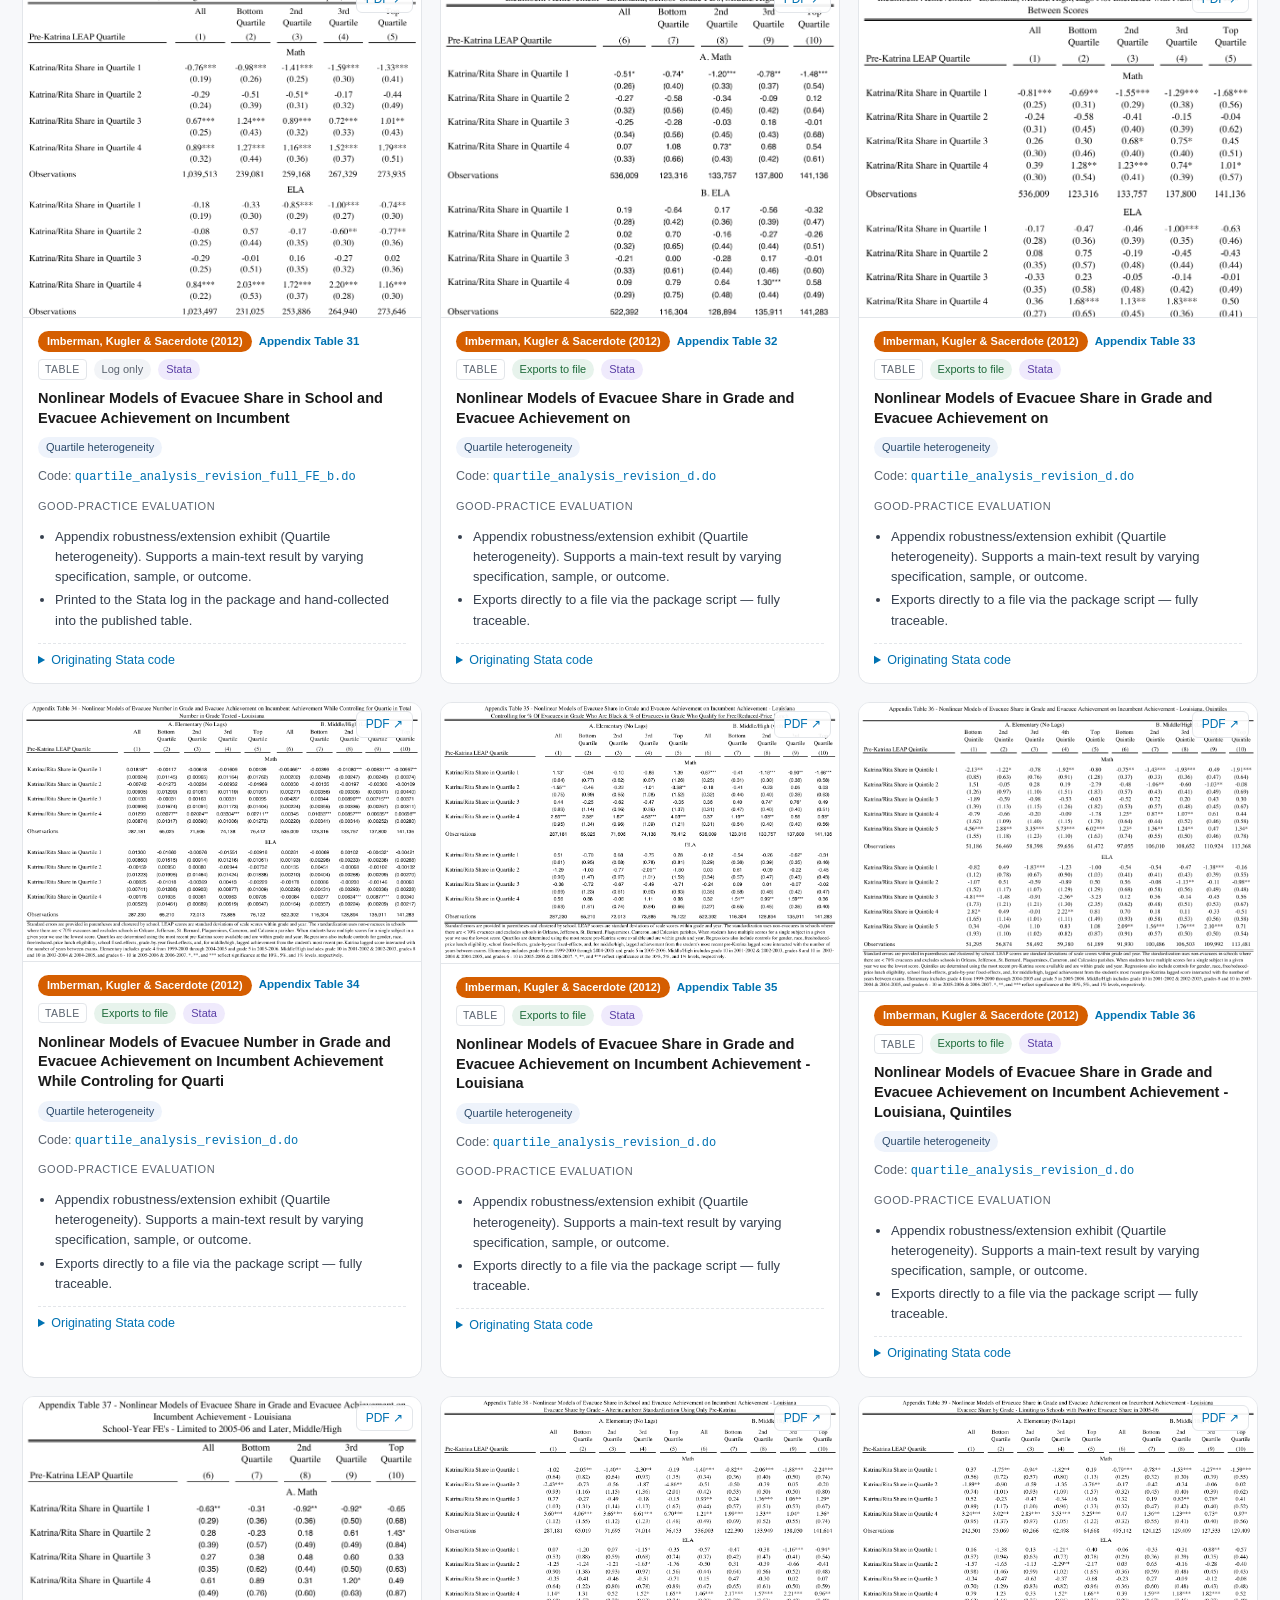
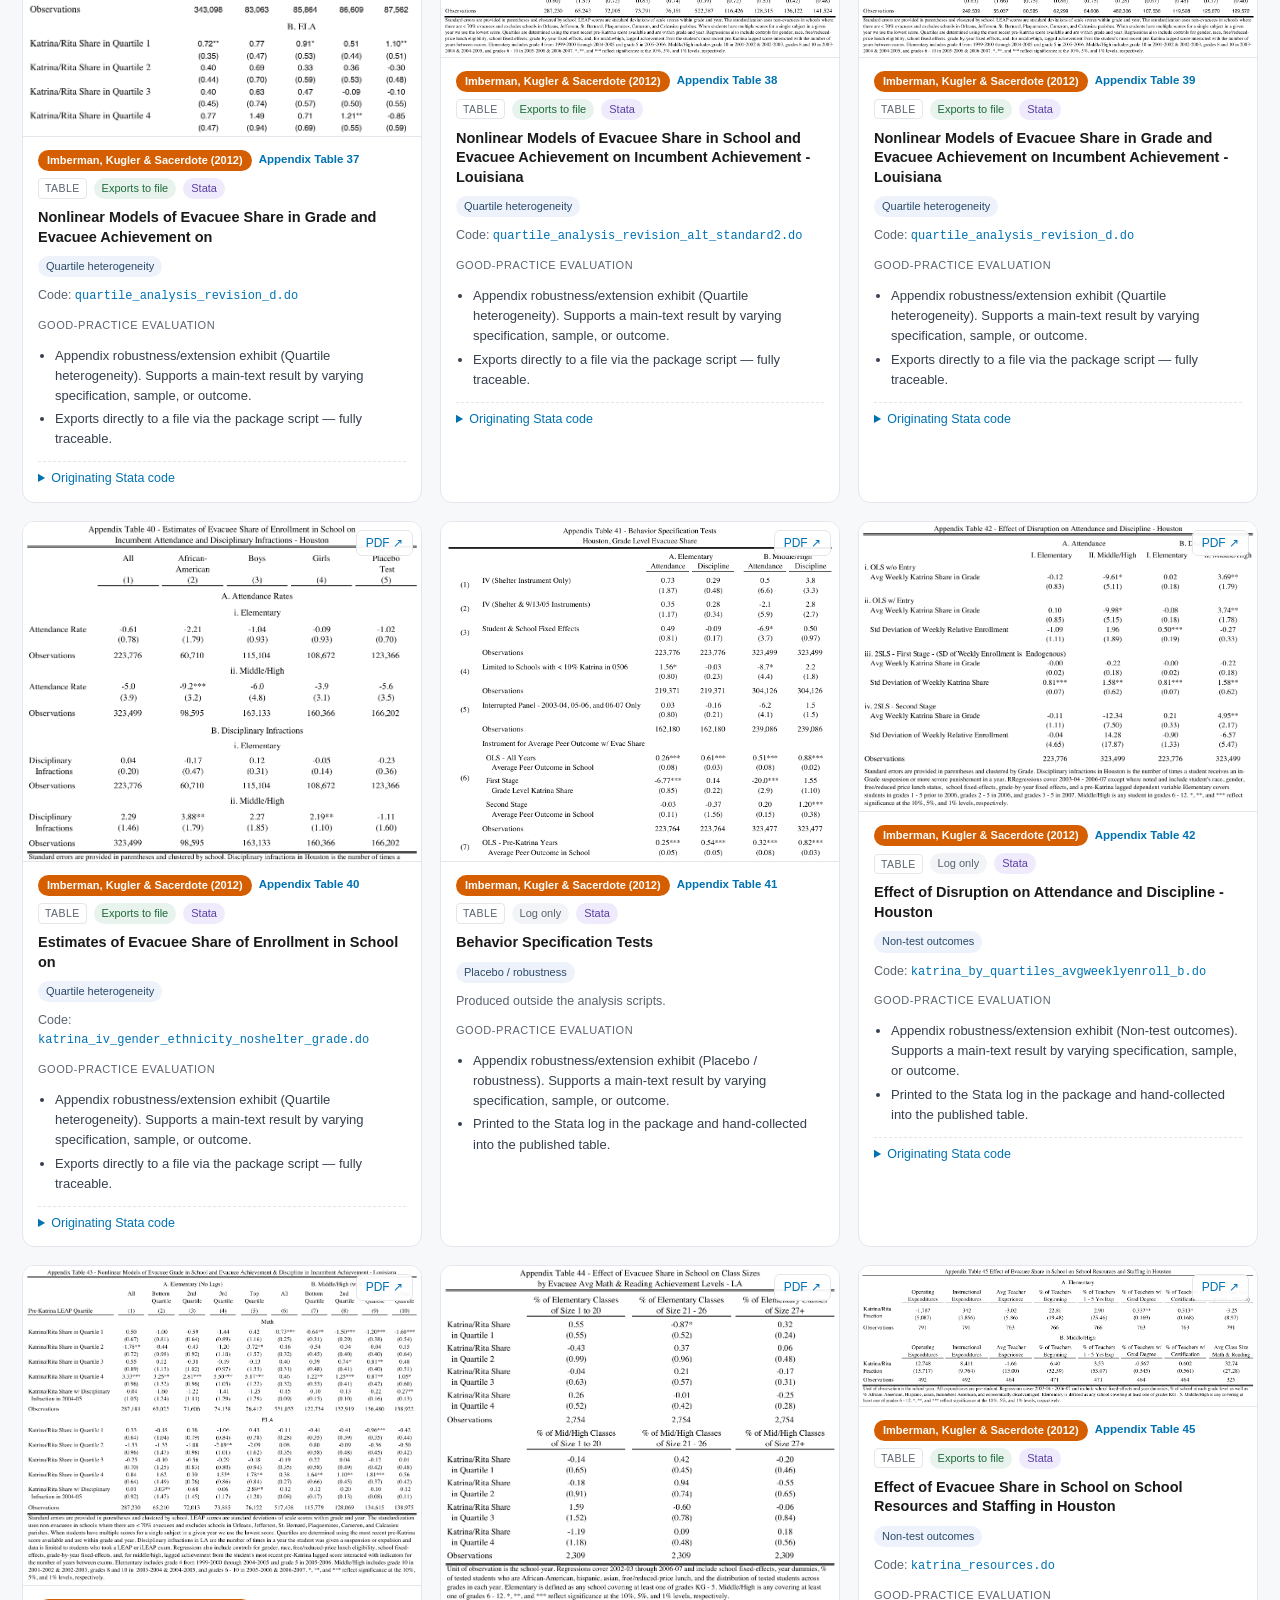
==== commit a273f7af: "Repurpose Simulation Lab into a Story Builder guide that derives to real exhibits - index.html is no" ====
--- a/library.html
+++ b/library.html
@@ -74,7 +74,7 @@
 <header class="top">
   <div class="brand">Applied-Economics <span>Lab</span></div>
   <nav>
-    <a href="index.html">Simulation Lab</a>
+    <a href="index.html">Story Builder</a>
     <a href="library.html" class="active">Exhibit Library</a>
   </nav>
 </header>
@@ -108,7 +108,18 @@
 
 function esc(s){return String(s).replace(/&/g,"&amp;").replace(/</g,"&lt;").replace(/>/g,"&gt;");}
 
+function applyUrlParams(){
+  const u=new URLSearchParams(location.search);
+  if(u.get("paper")) state.paper=u.get("paper");
+  if(u.get("section")) state.section=u.get("section");
+  if(u.get("kind")) state.kind=u.get("kind");
+  if(u.get("exports")) state.exports=u.get("exports");
+  if(u.get("q")) state.q=u.get("q").toLowerCase();
+  if(u.get("tag")) u.get("tag").split(",").forEach(t=>state.tags.add(t.trim()));
+}
+
 function init(){
+  applyUrlParams();
   document.getElementById("blurb").textContent=LIB.blurb;
   document.getElementById("foot").textContent=LIB.source;
   // paper summary cards
@@ -128,9 +139,10 @@
   chips("fKind",[["all","All"],["table","Tables"],["figure","Figures"]],v=>state.kind=v,()=>state.kind);
   chips("fExports",[["all","All"],["yes","Exports to file"],["no","Log only"]],v=>state.exports=v,()=>state.exports);
   const tb=document.getElementById("fTags");
-  LIB.tags.forEach(t=>{const c=document.createElement("span");c.className="chip";c.textContent=t;
+  LIB.tags.forEach(t=>{const c=document.createElement("span");c.className="chip"+(state.tags.has(t)?" on":"");c.textContent=t;
     c.onclick=()=>{state.tags.has(t)?state.tags.delete(t):state.tags.add(t);c.classList.toggle("on");render();};tb.appendChild(c);});
-  document.getElementById("search").addEventListener("input",e=>{state.q=e.target.value.toLowerCase();render();});
+  const sb=document.getElementById("search"); sb.value=state.q;
+  sb.addEventListener("input",e=>{state.q=e.target.value.toLowerCase();render();});
   render();
 }
 function chips(id,opts,set,get){
